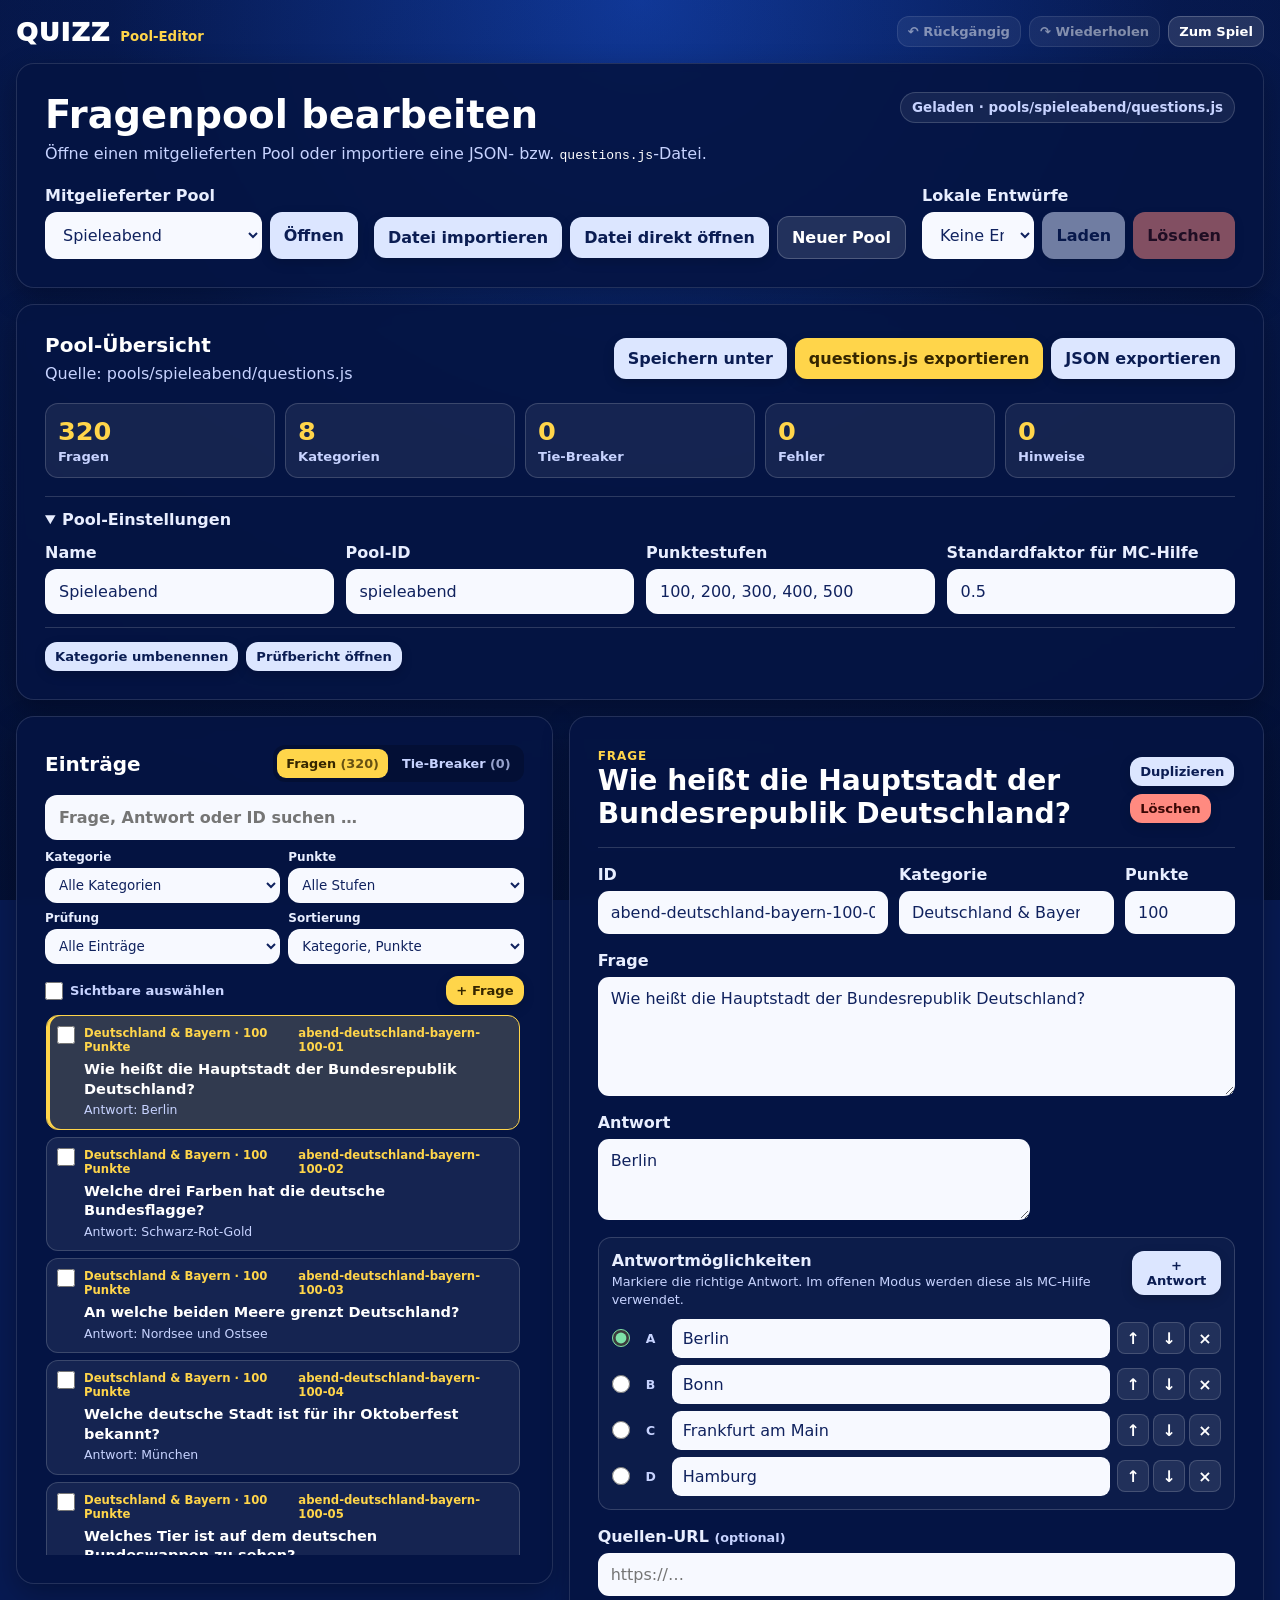
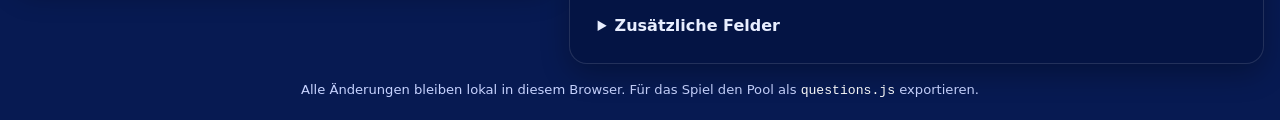
==== editor.html @ a1077518 "add offline pool editor" ====
<!doctype html>
<html lang="de">

<head>
  <meta charset="utf-8" />
  <meta name="viewport" content="width=device-width,initial-scale=1,viewport-fit=cover" />
  <title>Quizz – Pool-Editor</title>
  <link rel="stylesheet" href="styles/core.css" />
  <link rel="stylesheet" href="themes/standard/theme.css" />
  <link rel="stylesheet" href="styles/editor.css" />
</head>

<body class="pool-editor-page" data-theme="standard">
  <div class="editor-app">
    <header class="editor-topbar">
      <a class="editor-brand" href="index.html" aria-label="Zurück zum Spiel">
        <span>Quizz</span><small>Pool-Editor</small>
      </a>
      <div class="editor-top-actions">
        <button class="btn ghost compact" id="undoBtn" type="button" disabled title="Rückgängig (Strg+Z)">↶ Rückgängig</button>
        <button class="btn ghost compact" id="redoBtn" type="button" disabled title="Wiederholen (Strg+Umschalt+Z)">↷ Wiederholen</button>
        <a class="btn ghost compact" href="index.html">Zum Spiel</a>
      </div>
    </header>

    <main class="editor-main">
      <section class="panel source-panel" aria-labelledby="sourceTitle">
        <div class="section-heading">
          <div>
            <h1 id="sourceTitle">Fragenpool bearbeiten</h1>
            <p>Öffne einen mitgelieferten Pool oder importiere eine JSON- bzw. <code>questions.js</code>-Datei.</p>
          </div>
          <span class="save-state" id="saveState" role="status" aria-live="polite">Kein Pool geladen</span>
        </div>

        <div class="source-controls">
          <div class="field source-select-field">
            <label for="registeredPoolSelect">Mitgelieferter Pool</label>
            <div class="joined-control">
              <select id="registeredPoolSelect"></select>
              <button class="btn secondary" id="loadRegisteredBtn" type="button">Öffnen</button>
            </div>
          </div>
          <div class="source-buttons">
            <input class="sr-only" id="fileInput" type="file" accept=".json,.js,application/json,text/javascript,application/javascript" />
            <button class="btn secondary" id="importBtn" type="button">Datei importieren</button>
            <button class="btn secondary hidden" id="openFileBtn" type="button">Datei direkt öffnen</button>
            <button class="btn ghost" id="newPoolBtn" type="button">Neuer Pool</button>
          </div>
          <div class="field draft-field">
            <label for="draftSelect">Lokale Entwürfe</label>
            <div class="joined-control joined-control-wide">
              <select id="draftSelect"><option value="">Keine Entwürfe</option></select>
              <button class="btn secondary" id="loadDraftBtn" type="button" disabled>Laden</button>
              <button class="btn danger" id="deleteDraftBtn" type="button" disabled>Löschen</button>
            </div>
          </div>
        </div>
        <p class="editor-message hidden" id="editorMessage" role="alert"></p>
      </section>

      <div class="editor-workspace hidden" id="editorWorkspace">
        <section class="panel pool-overview" aria-labelledby="overviewTitle">
          <div class="section-heading compact-heading">
            <div>
              <h2 id="overviewTitle">Pool-Übersicht</h2>
              <p id="sourceDescription"></p>
            </div>
            <div class="export-actions">
              <button class="btn success hidden" id="saveFileBtn" type="button">Direkt speichern</button>
              <button class="btn secondary hidden" id="saveAsBtn" type="button">Speichern unter</button>
              <button class="btn accent" id="exportJsBtn" type="button">questions.js exportieren</button>
              <button class="btn secondary" id="exportJsonBtn" type="button">JSON exportieren</button>
            </div>
          </div>

          <div class="stats-grid" id="statsGrid"></div>

          <details class="pool-settings" open>
            <summary>Pool-Einstellungen</summary>
            <div class="pool-settings-grid">
              <div class="field">
                <label for="poolNameInput">Name</label>
                <input id="poolNameInput" autocomplete="off" />
              </div>
              <div class="field">
                <label for="poolIdInput">Pool-ID</label>
                <input id="poolIdInput" autocomplete="off" />
              </div>
              <div class="field">
                <label for="pointLevelsInput">Punktestufen</label>
                <input id="pointLevelsInput" placeholder="100, 200, 300, 400, 500" autocomplete="off" />
              </div>
              <div class="field">
                <label for="mcMultiplierInput">Standardfaktor für MC-Hilfe</label>
                <input id="mcMultiplierInput" type="number" min="0" max="1" step="0.05" />
              </div>
            </div>
          </details>

          <div class="overview-actions">
            <button class="btn secondary compact" id="renameCategoryBtn" type="button">Kategorie umbenennen</button>
            <button class="btn secondary compact" id="showValidationBtn" type="button">Prüfbericht öffnen</button>
          </div>
        </section>

        <section class="editor-grid">
          <aside class="panel browser-panel" aria-labelledby="browserTitle">
            <div class="browser-header">
              <h2 id="browserTitle">Einträge</h2>
              <div class="entry-tabs" role="tablist" aria-label="Eintragstyp">
                <button class="entry-tab active" id="questionsTab" type="button" role="tab" aria-selected="true" data-entry-type="questions">Fragen <span id="questionCount"></span></button>
                <button class="entry-tab" id="tiebreakersTab" type="button" role="tab" aria-selected="false" data-entry-type="tiebreakers">Tie-Breaker <span id="tiebreakerCount"></span></button>
              </div>
            </div>

            <div class="browser-filters">
              <div class="field search-field">
                <label class="sr-only" for="searchInput">Fragen durchsuchen</label>
                <input id="searchInput" type="search" placeholder="Frage, Antwort oder ID suchen …" autocomplete="off" />
              </div>
              <div class="filter-grid">
                <div class="field" id="categoryFilterField">
                  <label for="categoryFilter">Kategorie</label>
                  <select id="categoryFilter"><option value="">Alle Kategorien</option></select>
                </div>
                <div class="field" id="pointsFilterField">
                  <label for="pointsFilter">Punkte</label>
                  <select id="pointsFilter"><option value="">Alle Stufen</option></select>
                </div>
                <div class="field">
                  <label for="issueFilter">Prüfung</label>
                  <select id="issueFilter">
                    <option value="">Alle Einträge</option>
                    <option value="problem">Mit Hinweisen</option>
                    <option value="error">Mit Fehlern</option>
                    <option value="duplicate">Mögliche Duplikate</option>
                  </select>
                </div>
                <div class="field">
                  <label for="sortSelect">Sortierung</label>
                  <select id="sortSelect">
                    <option value="category-points">Kategorie, Punkte</option>
                    <option value="points-category">Punkte, Kategorie</option>
                    <option value="question">Fragetext</option>
                    <option value="id">ID</option>
                  </select>
                </div>
              </div>
            </div>

            <div class="list-actions">
              <label class="select-visible"><input id="selectVisibleCheckbox" type="checkbox" /> Sichtbare auswählen</label>
              <button class="btn accent compact" id="addEntryBtn" type="button">+ Frage</button>
            </div>

            <div class="bulk-panel hidden" id="bulkPanel">
              <strong id="bulkCount">0 ausgewählt</strong>
              <div class="bulk-fields" id="questionBulkFields">
                <input id="bulkCategoryInput" list="categorySuggestions" placeholder="Kategorie setzen" aria-label="Kategorie für Auswahl setzen" />
                <input id="bulkPointsInput" type="number" min="1" step="1" placeholder="Punkte setzen" aria-label="Punkte für Auswahl setzen" />
                <button class="btn secondary compact" id="applyBulkBtn" type="button">Anwenden</button>
              </div>
              <button class="btn danger compact" id="deleteBulkBtn" type="button">Auswahl löschen</button>
            </div>

            <div class="entry-list" id="entryList" role="listbox" aria-label="Fragenliste"></div>
            <p class="empty-list hidden" id="emptyList">Keine passenden Einträge gefunden.</p>
          </aside>

          <section class="panel form-panel" aria-labelledby="formTitle">
            <div class="form-placeholder" id="formPlaceholder">
              <span>✎</span>
              <h2>Eintrag auswählen</h2>
              <p>Wähle links eine Frage aus oder lege einen neuen Eintrag an.</p>
            </div>

            <form class="entry-form hidden" id="entryForm" novalidate>
              <div class="form-heading">
                <div>
                  <span class="eyebrow" id="formEyebrow">Frage</span>
                  <h2 id="formTitle">Eintrag bearbeiten</h2>
                </div>
                <div class="form-actions">
                  <button class="btn secondary compact" id="duplicateEntryBtn" type="button">Duplizieren</button>
                  <button class="btn danger compact" id="deleteEntryBtn" type="button">Löschen</button>
                </div>
              </div>

              <div class="entry-fields-grid">
                <div class="field id-field">
                  <label for="entryIdInput">ID</label>
                  <input id="entryIdInput" autocomplete="off" />
                </div>
                <div class="field question-only">
                  <label for="entryCategoryInput">Kategorie</label>
                  <input id="entryCategoryInput" list="categorySuggestions" autocomplete="off" />
                </div>
                <div class="field question-only points-field">
                  <label for="entryPointsInput">Punkte</label>
                  <input id="entryPointsInput" type="number" min="1" step="1" list="pointSuggestions" />
                </div>
              </div>

              <div class="field">
                <label for="entryQuestionInput">Frage</label>
                <textarea id="entryQuestionInput" rows="5"></textarea>
              </div>
              <div class="answer-grid">
                <div class="field">
                  <label for="entryAnswerInput">Antwort</label>
                  <textarea id="entryAnswerInput" rows="3"></textarea>
                </div>
                <div class="field tiebreaker-only hidden">
                  <label for="numericAnswerInput">Numerische Lösung</label>
                  <input id="numericAnswerInput" inputmode="decimal" autocomplete="off" />
                  <small>Nur die Zahl, zum Beispiel 125000 oder 12,5.</small>
                </div>
              </div>

              <fieldset class="choices-editor">
                <div class="choices-heading">
                  <div>
                    <legend>Antwortmöglichkeiten</legend>
                    <p class="question-only">Markiere die richtige Antwort. Im offenen Modus werden diese als MC-Hilfe verwendet.</p>
                    <p class="tiebreaker-only hidden">Optional; sie bleiben für kompatible Pool-Daten erhalten.</p>
                  </div>
                  <button class="btn secondary compact" id="addChoiceBtn" type="button">+ Antwort</button>
                </div>
                <div class="choice-editor-list" id="choiceEditorList"></div>
              </fieldset>

              <div class="field">
                <label for="sourceUrlInput">Quellen-URL <span>(optional)</span></label>
                <input id="sourceUrlInput" type="url" autocomplete="off" placeholder="https://…" />
              </div>

              <details class="extra-fields">
                <summary>Zusätzliche Felder</summary>
                <p>Unbekannte Pool-Felder bleiben erhalten. Hier können sie als JSON-Objekt bearbeitet werden.</p>
                <textarea id="extraFieldsInput" rows="7" spellcheck="false">{}</textarea>
                <p class="field-error hidden" id="extraFieldsError" role="alert"></p>
              </details>

              <div class="current-issues hidden" id="currentIssues" aria-live="polite"></div>
            </form>
          </section>
        </section>
      </div>
    </main>

    <footer class="editor-footer">Alle Änderungen bleiben lokal in diesem Browser. Für das Spiel den Pool als <code>questions.js</code> exportieren.</footer>
  </div>

  <dialog id="validationDialog" class="editor-dialog">
    <div class="dialog-body">
      <div class="dialog-heading">
        <div>
          <h2>Prüfbericht</h2>
          <p id="validationSummary"></p>
        </div>
        <button class="btn ghost compact" data-close-dialog="validationDialog" type="button">Schließen</button>
      </div>
      <div class="validation-layout">
        <section>
          <h3>Hinweise</h3>
          <div class="issue-list" id="issueList"></div>
        </section>
        <section>
          <h3>Abdeckung</h3>
          <div class="coverage-wrap" id="coverageTable"></div>
        </section>
      </div>
    </div>
  </dialog>

  <dialog id="renameCategoryDialog" class="editor-dialog small-dialog">
    <form class="dialog-body" id="renameCategoryForm" method="dialog">
      <h2>Kategorie umbenennen</h2>
      <div class="field">
        <label for="oldCategorySelect">Bisheriger Name</label>
        <select id="oldCategorySelect"></select>
      </div>
      <div class="field">
        <label for="newCategoryInput">Neuer Name</label>
        <input id="newCategoryInput" autocomplete="off" required />
      </div>
      <p class="setting-hint">Die IDs der Fragen werden nicht automatisch verändert.</p>
      <div class="dialog-actions">
        <button class="btn ghost" data-close-dialog="renameCategoryDialog" type="button">Abbrechen</button>
        <button class="btn accent" type="submit">Umbenennen</button>
      </div>
    </form>
  </dialog>

  <datalist id="categorySuggestions"></datalist>
  <datalist id="pointSuggestions"></datalist>

  <script src="pools/index.js"></script>
  <script src="scripts/storage.js"></script>
  <script src="scripts/question-bank.js"></script>
  <script src="scripts/pool-format.js"></script>
  <script src="scripts/pool-editor.js"></script>
</body>

</html>
---- styles/core.css ----
:root{
    --text:#fff;
    --page-bg:#071a52;
    --shadow:0 10px 28px rgba(0,0,0,.28);
    --radius:18px;
    --challenge-color:#ffd54a;
    --team-card-bg:rgba(4,16,54,.8);
    --team-card-border:rgba(255,255,255,.12);
    --team-card-hover-bg:rgba(8,31,92,.8);
    --team-card-main-hover:rgba(31,75,152,.56);
    --team-card-active-bg:rgba(8,31,92,.8);
    --team-card-active-border:var(--accent);
    --team-card-active-shadow:0 5px 16px rgba(0,0,0,.2);
    --team-card-backdrop:blur(4px) saturate(.75);
    --team-score-color:var(--accent);
    --team-score-shadow:0 2px 3px rgba(0,0,0,.55);
    --challenge-button-bg:color-mix(in srgb,var(--challenge-color) 18%,transparent);
    --challenge-button-hover:color-mix(in srgb,var(--challenge-color) 30%,transparent);
    --challenge-used-pattern:repeating-linear-gradient(135deg,transparent 0 8px,color-mix(in srgb,var(--challenge-color) 25%,transparent) 8px 14px);
    --challenge-used-button-bg:color-mix(in srgb,var(--challenge-color) 30%,transparent);
  }
  *{box-sizing:border-box}
  html{margin:0;min-height:100%;background:var(--page-bg)}
  body{margin:0;min-height:100%;background-color:var(--bg);background-image:linear-gradient(180deg,var(--custom-overlay-top),var(--custom-overlay-bottom)),var(--theme-image),var(--page-bg);background-repeat:no-repeat;background-position:center;background-size:cover;background-attachment:fixed;color:var(--text);font-family:Inter,ui-sans-serif,system-ui,-apple-system,BlinkMacSystemFont,"Segoe UI",sans-serif}
  body.tiebreaker-open{overflow:hidden}
  button,input,select{font:inherit}
  button{cursor:pointer}
  .app{min-height:100vh;min-height:100dvh;max-width:1600px;margin:0 auto;padding:18px;display:flex;flex-direction:column;gap:16px}
  main{flex:1;display:flex;flex-direction:column;justify-content:center;align-items:center;min-width:0}
  main>.screen{width:100%;min-width:0;flex-shrink:0}
  #setupScreen{max-width:720px}
  #settingsFields{border:0;padding:0;margin:0;min-width:0}
  #endScreen{max-width:1000px}
  .topbar{display:flex;align-items:center;justify-content:space-between;gap:12px;flex-wrap:wrap}
  .brand{font-weight:900;letter-spacing:.04em;font-size:clamp(1.25rem,3vw,2rem);text-transform:uppercase}
  .top-actions{display:flex;gap:8px;flex-wrap:wrap}
  .top-actions #rulesBtn{width:42px;padding-left:0;padding-right:0;font-size:1.15rem}
  .btn{border:0;border-radius:12px;padding:11px 14px;background:#fff;color:#0b1d53;font-weight:800;text-decoration:none;box-shadow:0 4px 12px rgba(0,0,0,.16)}
  .btn:hover{filter:brightness(.97)}
  .btn.secondary{background:#dce6ff}
  .btn.ghost{background:rgba(255,255,255,.12);color:#fff;border:1px solid rgba(255,255,255,.2);box-shadow:none}
  .top-actions .btn.ghost{background:rgba(0,0,0,.36);border-color:rgba(255,255,255,.3);box-shadow:0 5px 15px rgba(0,0,0,.25);backdrop-filter:blur(10px);-webkit-backdrop-filter:blur(10px)}
  .top-actions .btn.ghost:hover{background:rgba(0,0,0,.48)}
  .btn.success{background:var(--success);color:#082516}
  .btn.danger{background:var(--danger);color:#3a0805}
  .btn.accent{background:var(--accent);color:#352600}
  .btn:disabled{opacity:.5;cursor:not-allowed}
  .panel{background:rgba(5,21,67,.8);border:1px solid rgba(255,255,255,.12);border-radius:var(--radius);box-shadow:var(--shadow);padding:clamp(16px,3vw,28px);backdrop-filter:blur(4px);-webkit-backdrop-filter:blur(4px)}
  .screen{display:none}.screen.active{display:block}
  h1,h2,h3,p{margin-top:0}
  h1{font-size:clamp(1.8rem,6vw,3.3rem);margin-bottom:8px}
  h2{font-size:clamp(1.35rem,4vw,2rem)}
  .lead{color:var(--muted);font-size:1.02rem;line-height:1.55;max-width:820px}
  .setup-grid{display:grid;grid-template-columns:repeat(2,minmax(0,1fr));gap:18px;margin-top:20px}
  .option-field{margin-top:16px}
  .settings-group{padding:20px 0;border-top:1px solid rgba(255,255,255,.18)}
  .settings-group:first-child{padding-top:4px;border-top:0}
  .settings-group-heading{margin-bottom:14px}
  .settings-group-heading h3{margin:0 0 4px;font-size:1.12rem}
  .settings-group-heading p{margin:0;color:var(--muted);font-size:.88rem;line-height:1.45}
  .setting-hint{margin:10px 0 0;color:var(--muted);font-size:.88rem;line-height:1.45}
  .settings-grid{display:grid;grid-template-columns:repeat(2,minmax(0,1fr));gap:14px}
  .board-settings-grid .field:first-child{grid-column:1/-1}
  .toggle-settings{padding:12px;border:1px solid rgba(255,255,255,.16);border-radius:14px;background:rgba(255,255,255,.06)}
  .question-history-settings{display:flex;align-items:center;justify-content:space-between;gap:14px}
  .question-history-settings .setting-hint{margin-bottom:0}
  .toggle-row{display:flex;align-items:center;justify-content:space-between;gap:16px;color:#e8eeff;font-weight:800}
  .toggle-row input{width:20px;height:20px;flex:0 0 auto;margin:0;accent-color:var(--accent)}
  .toggle-row.compact{justify-content:flex-end;gap:8px;text-align:right}
  .timer-duration{display:flex;align-items:center;gap:10px;margin-top:12px}
  .timer-duration input{min-width:0;width:100%;padding:12px 13px;border-radius:12px;border:1px solid rgba(255,255,255,.18);background:#f7f9ff;color:#10225e;outline:none}
  :is(.field input,.timer-duration input):disabled{opacity:.5}
  .pool-summary{margin:16px 0 0;padding:11px 12px;border:1px solid rgba(255,255,255,.18);border-radius:12px;background:rgba(255,255,255,.07);color:var(--muted);font-size:.86rem;line-height:1.45}
  .pool-summary:empty{display:none}
  .team-row input{min-width:0;width:100%;padding:12px 13px;border-radius:12px;border:1px solid rgba(255,255,255,.18);background:#f7f9ff;color:#10225e}
  :is(button,input,select):focus-visible{outline:3px solid var(--accent);outline-offset:3px}
  .mode-card input:focus-visible+span{outline:3px solid var(--accent);outline-offset:3px}
  .field{display:flex;flex-direction:column;gap:7px}
  .field :is(label,.field-label){font-weight:800;color:#e8eeff}
  .field input,.field select{width:100%;padding:12px 13px;border-radius:12px;border:1px solid rgba(255,255,255,.18);background:#f7f9ff;color:#10225e;outline:none}
  .choice-options{display:grid;grid-template-columns:repeat(auto-fit,minmax(130px,1fr));gap:8px}
  .choice-option{display:flex;align-items:center;gap:9px;min-height:46px;padding:10px 12px;border:1px solid rgba(255,255,255,.16);border-radius:12px;background:rgba(255,255,255,.06);font-weight:800;cursor:pointer}
  .choice-option:has(input:checked){border-color:var(--accent);background:rgba(255,213,74,.12)}
  .choice-option input{width:18px;height:18px;margin:0;accent-color:var(--accent)}
  .category-selects{display:grid;grid-template-columns:repeat(auto-fit,minmax(135px,180px));justify-content:start;gap:10px;margin-top:12px}
  .team-list{display:flex;flex-direction:column;gap:8px}
  .team-row{display:grid;grid-template-columns:1fr auto;gap:8px}
  .team-add-row{display:grid;grid-template-columns:1fr auto}
  :is(.team-row button,.team-add-row button){width:44px;min-height:44px;padding:0;font-size:1.35rem;line-height:1}
  .team-add-row button{grid-column:2}
  .mode-cards{display:grid;grid-template-columns:repeat(2,minmax(0,1fr));gap:10px}
  .mode-card{display:block;position:relative}
  .mode-card input{position:absolute;opacity:0;pointer-events:none}
  .mode-card span{display:flex;min-height:92px;flex-direction:column;justify-content:center;gap:4px;border-radius:14px;padding:12px;background:rgba(255,255,255,.08);border:2px solid transparent;font-weight:900;text-align:center}
  .mode-card small{font-weight:600;color:var(--muted)}
  .mode-card input:checked+span{border-color:var(--accent);background:rgba(255,213,74,.12)}
  .setup-actions{display:flex;gap:10px;align-items:center;flex-wrap:wrap;margin-top:20px}
  .note{color:var(--muted);font-size:.9rem;line-height:1.45; padding-top:15px}
  .scorebar{display:flex;gap:10px;overflow-x:auto;padding-bottom:2px}
  .team-score{min-width:150px;flex:1;display:grid;grid-template-columns:minmax(0,1fr) auto;grid-template-areas:"main challenge";align-items:stretch;background:var(--team-card-bg);border:2px solid var(--team-card-border);border-radius:14px;transition:.15s;backdrop-filter:var(--team-card-backdrop);-webkit-backdrop-filter:var(--team-card-backdrop);box-shadow:0 5px 16px rgba(0,0,0,.2)}
  .team-score-main{grid-area:main;display:grid;grid-template-columns:minmax(0,1fr) auto;grid-template-areas:"name score";align-items:center;gap:12px;min-width:0;padding:12px 13px;background-color:transparent;border:0;border-radius:12px;color:#fff;text-align:left;cursor:pointer}
  .team-score.has-challenge .team-score-main{border-radius:12px 0 0 12px}
  .team-score:hover{background:var(--team-card-hover-bg)}
  .team-score-main:hover{background-color:var(--team-card-main-hover)}
  .team-score.active{border-color:var(--team-card-active-border);background:var(--team-card-active-bg);box-shadow:var(--team-card-active-shadow)}
  .team-score .name{grid-area:name;display:block;font-size:clamp(1rem,1.4vw,1.22rem);font-weight:900;white-space:nowrap;overflow:hidden;text-overflow:ellipsis}
  .team-score .score{grid-area:score;display:block;font-size:clamp(1.75rem,2.4vw,2.15rem);font-weight:950;color:var(--team-score-color);text-shadow:var(--team-score-shadow)}
  .challenge-btn{grid-area:challenge;display:flex;align-items:center;justify-content:center;gap:7px;min-width:46px;margin:0;padding:0 12px;border:0;border-left:1px solid var(--team-card-border);border-radius:0 11px 11px 0;background:var(--challenge-button-bg);color:var(--challenge-color);font-size:1.2rem;font-weight:900}
  .challenge-btn:not(:disabled):hover{background:var(--challenge-button-hover)}
  .challenge-btn:disabled{cursor:not-allowed;opacity:.48}
  .challenge-label{display:none;font-size:.78rem;white-space:nowrap}
  .team-score.challenge-used .team-score-main{background-image:var(--challenge-used-pattern)}
  .team-score.challenge-used .challenge-btn{background:var(--challenge-used-button-bg);border-left-color:var(--challenge-color);color:var(--challenge-color)}
  .team-score.challenge-used:not(.active){filter:grayscale(.3);opacity:.9}
  .turnline{display:flex;justify-content:space-between;gap:12px;align-items:center;flex-wrap:wrap;margin:6px 0 10px}
  .turnline strong{color:var(--accent)}
  .challenge-options{display:grid;grid-template-columns:minmax(150px,1fr) minmax(190px,1fr);gap:12px;align-items:end;padding-top:12px}
  .challenge-options .toggle-row{grid-column:1/-1}
  .challenge-options.disabled{opacity:.5}
  .board-wrap{overflow:auto;border-radius:0}
  .board{display:grid;grid-template-columns:repeat(var(--category-count,5),minmax(150px,1fr));gap:8px;min-width:var(--board-min-width,790px)}
  .category{background:#08246c;border:2px solid #d8e2ff;border-radius:12px;color:#fff;min-height:84px;display:flex;align-items:center;justify-content:center;text-align:center;padding:10px;font-size:clamp(.95rem,1.6vw,1.35rem);font-weight:950;text-transform:uppercase;letter-spacing:.02em;text-shadow:1px 2px 0 rgba(0,0,0,.35)}
  .tile{min-height:98px;border:2px solid #d8e2ff;border-radius:12px;background:#0a2b84;color:var(--accent);font-size:clamp(1.7rem,4vw,3rem);font-weight:950;text-shadow:2px 3px 0 rgba(0,0,0,.38);transition:.15s}
  .tile:hover{background:#1038a4;transform:translateY(-1px)}
  .tile.used{background:#06163f;color:transparent;cursor:default;transform:none;border-color:rgba(255,255,255,.2)}
  .question-shell{display:flex;flex-direction:column;justify-content:center;align-items:center;text-align:center;gap:20px}
  #questionScreen{position:relative;overflow:hidden}
  .question-timer{position:absolute;top:0;left:0;right:0;height:6px;background:color-mix(in srgb,var(--timer-end,var(--danger)) 24%,transparent)}
  #timerBar{height:100%;width:100%;transform-origin:left;background:color-mix(in srgb,var(--timer-start,var(--success)) var(--timer-start-weight,100%),var(--timer-end,var(--danger)));transform:scaleX(var(--timer-ratio,1))}
  .question-timer.expired{background:color-mix(in srgb,var(--timer-end,var(--danger)) 80%,transparent)}
  .sr-only{position:absolute;width:1px;height:1px;padding:0;margin:-1px;overflow:hidden;clip-path:inset(50%);white-space:nowrap;border:0}
  #timerStatus.expired{position:static;width:auto;height:auto;margin:0;overflow:visible;clip-path:none;white-space:normal;color:var(--danger);font-size:clamp(1rem,2.2vw,1.25rem);font-weight:900}
  .question-meta{display:flex;gap:10px;align-items:center;justify-content:center;flex-wrap:wrap;color:var(--muted);font-weight:800}
  .pill{background:rgba(255,255,255,.1);border:1px solid rgba(255,255,255,.14);padding:6px 10px;border-radius:999px}
  .question-text{font-size:clamp(1.6rem,5vw,4rem);line-height:1.14;font-weight:950;max-width:1100px;text-wrap:balance}
  .answer-box{display:none;max-width:1000px;padding:18px 22px;border-radius:16px;background:rgba(255,255,255,.12);border:1px solid rgba(255,255,255,.17);font-size:clamp(1.25rem,3.5vw,2.3rem);font-weight:850}
  .answer-box.visible{display:block}
  .choices{display:grid;grid-template-columns:repeat(2,minmax(0,1fr));gap:10px;width:min(900px,100%)}
  .choice{padding:15px 16px;background:rgba(255,255,255,.1);color:#fff;border:2px solid rgba(255,255,255,.16);border-radius:13px;font-weight:800;text-align:left;cursor:pointer;transition:.15s}
  .choice:hover:not(:disabled){background:rgba(255,255,255,.16);transform:translateY(-1px)}
  .choice:disabled{cursor:default;opacity:1}
  .choice.correct{background:rgba(126,226,168,.3);border-color:var(--success);color:#fff}
  .choice.wrong{background:rgba(255,138,128,.3);border-color:var(--danger);color:#fff}
  .choice.unselected{opacity:.58}
  .q-actions{display:flex;gap:10px;justify-content:center;flex-wrap:wrap}
  .question-back{align-self:flex-start}
  .mc-result{font-weight:900;font-size:1.05rem}
  .mc-result.correct{color:var(--success)}
  .mc-result.wrong{color:var(--danger)}
  .help-info{color:var(--accent);font-weight:800}
  .end-grid{display:grid;grid-template-columns:minmax(0,1fr);gap:14px}
  .ranking{display:flex;flex-direction:column;gap:9px;margin:18px 0}
  .rank{display:grid;grid-template-columns:50px 1fr auto;gap:12px;align-items:center;background:rgba(255,255,255,.08);border-radius:14px;padding:12px 14px}
  .rank .place{font-size:1.35rem;font-weight:950;color:var(--accent)}
  .rank .rname{font-weight:900}.rank .rscore{font-size:1.3rem;font-weight:950}
  .rank-edit{display:flex;align-items:center;gap:10px}
  .btn.compact{padding:7px 10px;font-size:.82rem}
  .score-adjust{display:grid;grid-template-columns:repeat(4,minmax(0,1fr));gap:8px;margin-top:12px}
  .tiebreaker-card{margin-top:18px;padding:18px;border-radius:14px;background:rgba(255,213,74,.1);border:1px solid rgba(255,213,74,.35)}
  .tiebreaker-overlay{position:fixed;inset:0;z-index:100;min-height:100vh;min-height:100dvh;display:flex;align-items:center;justify-content:center;padding:clamp(16px,4vh,44px);background-color:var(--bg);background-image:linear-gradient(180deg,var(--custom-overlay-top),var(--custom-overlay-bottom)),var(--theme-image),var(--page-bg);background-repeat:no-repeat;background-position:center;background-size:cover}
  .tiebreaker-stage{width:min(1100px,calc(100% - 12px));max-height:calc(100vh - 32px);max-height:calc(100dvh - 32px);overflow:auto;text-align:center}
  .tiebreaker-stage>*{width:min(100%,1000px);margin-left:auto;margin-right:auto}
  .tiebreaker-stage .question-text{font-size:clamp(1.5rem,4vw,3.5rem)!important;margin-bottom:clamp(12px,3vh,28px)}
  .tiebreaker-stage .setup-actions{justify-content:center}
  .tiebreaker-stage .tb-guesses{width:min(100%,720px)}
  .tiebreaker-stage.evaluated .question-text{font-size:clamp(1.35rem,3vw,2.6rem)!important;margin-bottom:8px}
  .tiebreaker-stage.evaluated .tb-result{padding:8px 10px}
  .tb-guesses{display:grid;gap:10px;margin-top:18px}
  .tb-guess{display:grid;grid-template-columns:minmax(120px,1fr) minmax(140px,220px);gap:12px;align-items:center}
  .tb-guess label{font-weight:900}
  .tb-guess input{width:100%;padding:11px 12px;border-radius:12px;border:1px solid rgba(255,255,255,.22);background:#f7f9ff;color:#10225e;font-weight:800}
  .tb-results{display:grid;gap:8px;margin-top:16px}
  .tb-result{display:flex;justify-content:space-between;gap:12px;flex-wrap:wrap;padding:10px 12px;border-radius:12px;background:rgba(255,255,255,.08)}
  .tb-result.closest{border:1px solid var(--success);background:rgba(126,226,168,.14)}
  dialog{border:0;border-radius:18px;width:min(760px,calc(100% - 28px));padding:0;background:#071a52;color:#fff;box-shadow:0 20px 80px rgba(0,0,0,.5)}
  #settingsDialog{width:min(1000px,calc(100% - 28px))}
  #startingTeamDialog{width:min(920px,calc(100% - 28px))}
  #settingsDialog,#rulesDialog,#startingTeamDialog{max-height:calc(100dvh - 28px);overflow:auto}
  dialog::backdrop{background:rgba(0,0,0,.65)}
  .dialog-body{padding:20px}
  .dialog-actions{display:flex;gap:9px;justify-content:flex-end;flex-wrap:wrap;margin-top:16px}
  .rules-summary{padding-top:0;margin-bottom:16px}
  .rules-list{display:grid;gap:10px}
  .rules-list section{padding:12px;border-radius:12px;border:1px solid rgba(255,255,255,.14);background:rgba(255,255,255,.06)}
  .rules-list h3{margin:0 0 4px;font-size:1rem}
  .rules-list p{margin:0;color:var(--muted);font-size:.9rem;line-height:1.45}
  .random-team-cards{display:grid;grid-template-columns:repeat(auto-fit,minmax(150px,1fr));gap:12px}
  .random-team-card{min-height:96px;display:flex;align-items:center;justify-content:center;padding:14px;border:2px solid rgba(255,255,255,.16);border-radius:14px;background:rgba(255,255,255,.07);font-size:clamp(1.1rem,2vw,1.35rem);font-weight:900;text-align:center;transition:background .12s,border-color .12s,transform .12s,box-shadow .12s}
  .random-team-card.is-flashing{transform:translateY(-2px) scale(1.02);border-color:var(--accent);background:color-mix(in srgb,var(--accent) 25%,rgba(255,255,255,.08));box-shadow:0 0 20px color-mix(in srgb,var(--accent) 35%,transparent)}
  .random-team-card.is-selected{border-color:var(--success);background:rgba(126,226,168,.2);box-shadow:0 0 24px rgba(126,226,168,.35)}
  .random-team-status{min-height:1.5em;margin:14px 0 0;color:var(--accent);font-size:clamp(1.15rem,2.2vw,1.45rem);font-weight:900;text-align:center}
  textarea{width:100%;min-height:260px;padding:12px;border-radius:12px;border:1px solid #ccd6f6;font-family:ui-monospace,SFMono-Regular,Consolas,monospace;font-size:.85rem}
  .hidden{display:none!important}
  .status{padding:10px 12px;border-radius:12px;background:rgba(255,255,255,.08);color:var(--muted);margin: 20px 0}
  .footer{color:#aebde9;font-size:.82rem;text-align:center;padding:3px 0 8px}
  @media(max-width:760px){
    .app{padding:10px;gap:10px}
    .panel{border-radius:15px;padding:15px}
    .setup-grid{grid-template-columns:1fr}
    .settings-grid{grid-template-columns:1fr;gap:12px}
    .board-settings-grid .field:first-child{grid-column:auto}
    .timer-setting{grid-column:1/-1}
    .timer-duration{max-width:260px}
    .question-history-settings{align-items:flex-start;flex-direction:column}
    .mode-cards{grid-template-columns:1fr}
    .mode-card span{min-height:68px}
    .board{grid-template-columns:repeat(var(--category-count,5),minmax(112px,1fr));min-width:var(--board-mobile-min-width,590px);gap:5px}
    .category{min-height:68px;font-size:.8rem;padding:6px}
    .tile{min-height:76px;font-size:1.6rem}
    .question-shell{gap:16px}
    .choices{grid-template-columns:1fr}
    .score-adjust{grid-template-columns:repeat(2,minmax(0,1fr))}
    .challenge-options{grid-template-columns:1fr}
    .team-score{grid-template-columns:minmax(0,1fr);grid-template-areas:"main" "challenge";min-width:142px}
    .team-score-main,.team-score.has-challenge .team-score-main{padding:9px 10px;border-radius:11px 11px 0 0}
    .team-score .name{font-size:.92rem}.team-score .score{font-size:1.5rem}
    .challenge-btn{width:100%;min-height:38px;padding:8px 12px;border-top:1px solid rgba(255,255,255,.22);border-left:0;border-radius:0 0 11px 11px;font-size:1rem}
    .team-score.challenge-used .challenge-btn{border-top-color:var(--challenge-color);border-left:0}
    .challenge-label{display:inline}
    .tb-guess{grid-template-columns:1fr}
    .btn{padding:10px 12px}
  }
  @media(min-width:820px){
    #pointOptions{grid-template-columns:repeat(5,minmax(0,1fr))}
    #pointOptions .choice-option{justify-content:center;padding-left:8px;padding-right:8px}
  }
  @media(max-height:700px) and (min-width:761px){
    .tiebreaker-overlay{padding:12px}
    .tiebreaker-stage{max-height:calc(100dvh - 24px);padding-top:14px;padding-bottom:14px}
    .tiebreaker-stage h2{margin-bottom:8px}
    .tiebreaker-stage .question-text{font-size:clamp(1.4rem,3vw,2.5rem)!important;margin-bottom:8px}
    .tiebreaker-stage .tb-guesses{gap:6px;margin-top:8px}
    .tiebreaker-stage .tb-guess input{padding:8px 10px}
    .tiebreaker-stage .setup-actions{margin-top:10px}
  }
---- themes/standard/theme.css ----
body[data-theme="standard"] {
  --bg: #071a52;
  --panel: #0b2a7b;
  --panel-2: #0f3aa2;
  --accent: #ffd54a;
  --text: #fff;
  --muted: #c7d3ff;
  --danger: #ff8a80;
  --success: #7ee2a8;
  --challenge-color: #ffd54a;
  --team-card-bg: rgba(4, 16, 54, .8);
  --team-card-border: rgba(255, 255, 255, .12);
  --team-card-hover-bg: rgba(8, 31, 92, .8);
  --team-card-main-hover: rgba(31, 75, 152, .56);
  --team-card-active-bg: rgba(8, 31, 92, .8);
  --page-bg: radial-gradient(circle at top, #123da5 0, #071a52 48%, #04113a 100%);
  --theme-image: none;
  --custom-overlay-top: rgba(3, 18, 53, .12);
  --custom-overlay-bottom: rgba(2, 12, 38, .3);
}
---- styles/editor.css ----
:root {
  --editor-surface: rgba(5, 21, 67, .9);
  --editor-surface-strong: #0a246a;
  --editor-line: rgba(255, 255, 255, .16);
  --editor-soft: rgba(255, 255, 255, .07);
  --editor-input: #f7f9ff;
  --editor-input-text: #10225e;
}

.pool-editor-page {
  min-width: 320px;
}

.pool-editor-page textarea,
.pool-editor-page input,
.pool-editor-page select {
  font: inherit;
}

.pool-editor-page textarea {
  min-height: auto;
  resize: vertical;
  font-family: inherit;
  font-size: 1rem;
}

.editor-app {
  width: min(1920px, 100%);
  min-height: 100vh;
  min-height: 100dvh;
  margin: 0 auto;
  padding: 16px;
}

.editor-topbar {
  display: flex;
  align-items: center;
  justify-content: space-between;
  gap: 16px;
  margin-bottom: 16px;
}

.editor-brand {
  display: flex;
  align-items: baseline;
  gap: 10px;
  color: #fff;
  text-decoration: none;
}

.editor-brand span {
  font-size: clamp(1.35rem, 2vw, 2rem);
  font-weight: 950;
  letter-spacing: .04em;
  text-transform: uppercase;
}

.editor-brand small {
  color: var(--accent);
  font-weight: 900;
}

.editor-top-actions,
.export-actions,
.source-buttons,
.overview-actions,
.form-actions {
  display: flex;
  align-items: center;
  gap: 8px;
  flex-wrap: wrap;
}

.editor-main {
  display: block;
}

.editor-main > * {
  width: 100%;
}

.editor-main .panel {
  background: var(--editor-surface);
}

.section-heading,
.form-heading,
.dialog-heading {
  display: flex;
  align-items: flex-start;
  justify-content: space-between;
  gap: 18px;
}

.section-heading h1,
.section-heading h2,
.form-heading h2,
.dialog-heading h2 {
  margin-bottom: 5px;
}

.section-heading h1 {
  font-size: clamp(1.7rem, 3vw, 2.65rem);
}

.section-heading p,
.dialog-heading p,
.form-placeholder p,
.browser-header p {
  margin: 0;
  color: var(--muted);
  line-height: 1.45;
}

.section-heading code,
.editor-footer code {
  color: #fff;
}

.save-state {
  flex: 0 0 auto;
  max-width: 360px;
  padding: 7px 11px;
  border: 1px solid var(--editor-line);
  border-radius: 999px;
  background: var(--editor-soft);
  color: var(--muted);
  font-size: .84rem;
  font-weight: 800;
  text-align: center;
}

.save-state.dirty {
  border-color: color-mix(in srgb, var(--accent) 55%, transparent);
  color: var(--accent);
}

.save-state.saved {
  border-color: color-mix(in srgb, var(--success) 55%, transparent);
  color: var(--success);
}

.source-controls {
  display: grid;
  grid-template-columns: minmax(260px, 1fr) auto minmax(300px, 1fr);
  gap: 16px;
  align-items: end;
  margin-top: 20px;
}

.source-buttons {
  align-self: end;
}

.joined-control {
  display: grid;
  grid-template-columns: minmax(0, 1fr) auto;
  gap: 8px;
}

.joined-control-wide {
  grid-template-columns: minmax(0, 1fr) auto auto;
}

.editor-message {
  margin: 15px 0 0;
  padding: 10px 12px;
  border: 1px solid color-mix(in srgb, var(--danger) 60%, transparent);
  border-radius: 12px;
  background: color-mix(in srgb, var(--danger) 14%, transparent);
  color: #fff;
  line-height: 1.45;
}

.editor-message.success {
  border-color: color-mix(in srgb, var(--success) 60%, transparent);
  background: color-mix(in srgb, var(--success) 14%, transparent);
}

.editor-workspace {
  display: grid;
  gap: 16px;
  margin-top: 16px;
}

.compact-heading {
  align-items: center;
}

.compact-heading h2,
.browser-header h2 {
  font-size: 1.25rem;
}

.export-actions {
  justify-content: flex-end;
}

.stats-grid {
  display: grid;
  grid-template-columns: repeat(5, minmax(110px, 1fr));
  gap: 10px;
  margin: 18px 0;
}

.stat-card {
  min-width: 0;
  padding: 12px;
  border: 1px solid var(--editor-line);
  border-radius: 13px;
  background: var(--editor-soft);
}

.stat-card strong {
  display: block;
  overflow: hidden;
  color: var(--accent);
  font-size: clamp(1.35rem, 2vw, 1.8rem);
  text-overflow: ellipsis;
}

.stat-card span {
  color: var(--muted);
  font-size: .82rem;
  font-weight: 750;
}

.stat-card.error strong {
  color: var(--danger);
}

.stat-card.warning strong {
  color: #ffc88a;
}

.pool-settings {
  border-top: 1px solid var(--editor-line);
  border-bottom: 1px solid var(--editor-line);
  padding: 13px 0;
}

.pool-settings summary,
.extra-fields summary {
  color: #e8eeff;
  font-weight: 900;
  cursor: pointer;
}

.pool-settings-grid {
  display: grid;
  grid-template-columns: repeat(4, minmax(0, 1fr));
  gap: 12px;
  padding-top: 14px;
}

.overview-actions {
  margin-top: 14px;
}

.editor-grid {
  display: grid;
  grid-template-columns: minmax(360px, 43%) minmax(470px, 1fr);
  gap: 16px;
  min-height: 740px;
  align-items: start;
}

.browser-panel,
.form-panel {
  min-width: 0;
}

.browser-panel {
  display: flex;
  min-height: min(820px, calc(100dvh - 32px));
  max-height: calc(100dvh - 32px);
  flex-direction: column;
  position: sticky;
  top: 16px;
  overflow: hidden;
}

.browser-header {
  display: flex;
  justify-content: space-between;
  align-items: center;
  gap: 12px;
  margin-bottom: 13px;
}

.browser-header h2 {
  margin: 0;
}

.entry-tabs {
  display: flex;
  gap: 5px;
  padding: 4px;
  border-radius: 12px;
  background: rgba(0, 0, 0, .2);
}

.entry-tab {
  padding: 7px 9px;
  border: 0;
  border-radius: 9px;
  background: transparent;
  color: var(--muted);
  font-size: .8rem;
  font-weight: 850;
}

.entry-tab.active {
  background: var(--accent);
  color: #352600;
}

.entry-tab span {
  opacity: .75;
}

.browser-filters {
  display: grid;
  gap: 10px;
}

.search-field input {
  font-weight: 750;
}

.filter-grid {
  display: grid;
  grid-template-columns: repeat(2, minmax(0, 1fr));
  gap: 8px;
}

.filter-grid .field {
  gap: 4px;
}

.filter-grid .field label {
  font-size: .75rem;
}

.filter-grid .field select {
  padding: 8px 9px;
  font-size: .84rem;
}

.list-actions {
  display: flex;
  align-items: center;
  justify-content: space-between;
  gap: 10px;
  margin: 12px 0 9px;
}

.select-visible {
  display: flex;
  align-items: center;
  gap: 7px;
  color: var(--muted);
  font-size: .82rem;
  font-weight: 800;
}

.select-visible input,
.entry-select {
  width: 18px;
  height: 18px;
  margin: 0;
  accent-color: var(--accent);
}

.bulk-panel {
  display: grid;
  grid-template-columns: auto minmax(0, 1fr) auto;
  align-items: center;
  gap: 8px;
  margin-bottom: 9px;
  padding: 9px;
  border: 1px solid color-mix(in srgb, var(--accent) 45%, transparent);
  border-radius: 12px;
  background: color-mix(in srgb, var(--accent) 9%, transparent);
}

.bulk-panel > strong {
  color: var(--accent);
  font-size: .8rem;
  white-space: nowrap;
}

.bulk-fields {
  display: grid;
  grid-template-columns: minmax(100px, 1fr) 95px auto;
  gap: 6px;
}

.bulk-fields input {
  min-width: 0;
  padding: 7px 8px;
  border: 1px solid var(--editor-line);
  border-radius: 9px;
  background: var(--editor-input);
  color: var(--editor-input-text);
  font-size: .8rem;
}

.entry-list {
  min-height: 200px;
  flex: 1;
  overflow-y: auto;
  padding: 1px 4px 1px 1px;
  scrollbar-color: rgba(255, 255, 255, .32) transparent;
}

.entry-card {
  display: grid;
  grid-template-columns: auto minmax(0, 1fr) auto;
  align-items: start;
  gap: 9px;
  width: 100%;
  margin-bottom: 7px;
  padding: 10px;
  border: 1px solid var(--editor-line);
  border-radius: 12px;
  background: var(--editor-soft);
  color: #fff;
  text-align: left;
}

.entry-card:hover {
  border-color: rgba(255, 255, 255, .34);
  background: rgba(255, 255, 255, .11);
}

.entry-card.active {
  border-color: var(--accent);
  background: color-mix(in srgb, var(--accent) 12%, var(--editor-soft));
  box-shadow: inset 3px 0 0 var(--accent);
}

.entry-card-content {
  min-width: 0;
  cursor: pointer;
}

.entry-card-meta {
  display: flex;
  align-items: center;
  gap: 7px;
  margin-bottom: 5px;
  color: var(--accent);
  font-size: .73rem;
  font-weight: 850;
}

.entry-card-question {
  display: -webkit-box;
  overflow: hidden;
  color: #fff;
  font-size: .91rem;
  font-weight: 800;
  line-height: 1.35;
  -webkit-box-orient: vertical;
  -webkit-line-clamp: 2;
}

.entry-card-answer {
  overflow: hidden;
  margin-top: 4px;
  color: var(--muted);
  font-size: .78rem;
  line-height: 1.3;
  text-overflow: ellipsis;
  white-space: nowrap;
}

.issue-badge {
  min-width: 24px;
  padding: 3px 6px;
  border-radius: 999px;
  background: rgba(255, 200, 138, .16);
  color: #ffc88a;
  font-size: .7rem;
  font-weight: 900;
  text-align: center;
}

.issue-badge.error {
  background: color-mix(in srgb, var(--danger) 16%, transparent);
  color: var(--danger);
}

.empty-list {
  margin: 30px 0;
  color: var(--muted);
  text-align: center;
}

.form-panel {
  position: relative;
}

.form-placeholder {
  display: flex;
  min-height: 500px;
  flex-direction: column;
  align-items: center;
  justify-content: center;
  padding: 20px;
  text-align: center;
}

.form-placeholder > span {
  color: var(--accent);
  font-size: 3.5rem;
}

.form-placeholder h2 {
  margin: 10px 0 5px;
}

.entry-form {
  display: grid;
  gap: 17px;
}

.form-heading {
  align-items: center;
  padding-bottom: 12px;
  border-bottom: 1px solid var(--editor-line);
}

.form-heading h2 {
  font-size: clamp(1.3rem, 2.2vw, 1.8rem);
}

.eyebrow {
  color: var(--accent);
  font-size: .75rem;
  font-weight: 900;
  letter-spacing: .08em;
  text-transform: uppercase;
}

.entry-fields-grid {
  display: grid;
  grid-template-columns: minmax(180px, 1.35fr) minmax(160px, 1fr) 110px;
  gap: 11px;
}

.entry-form .field textarea,
.entry-form .field input,
.extra-fields textarea {
  width: 100%;
  padding: 11px 12px;
  border: 1px solid rgba(255, 255, 255, .18);
  border-radius: 11px;
  background: var(--editor-input);
  color: var(--editor-input-text);
  outline: none;
}

.entry-form .field label span {
  color: var(--muted);
  font-size: .8rem;
  font-weight: 650;
}

.entry-form .field small {
  color: var(--muted);
  font-size: .78rem;
}

.answer-grid {
  display: grid;
  grid-template-columns: minmax(0, 1fr) minmax(180px, .45fr);
  gap: 11px;
}

.choices-editor {
  min-width: 0;
  margin: 0;
  padding: 13px;
  border: 1px solid var(--editor-line);
  border-radius: 13px;
  background: rgba(255, 255, 255, .035);
}

.choices-heading {
  display: flex;
  align-items: flex-start;
  justify-content: space-between;
  gap: 12px;
  margin-bottom: 10px;
}

.choices-heading legend {
  padding: 0;
  color: #e8eeff;
  font-weight: 900;
}

.choices-heading p,
.extra-fields p {
  margin: 3px 0 0;
  color: var(--muted);
  font-size: .8rem;
  line-height: 1.4;
}

.choice-editor-list {
  display: grid;
  gap: 7px;
}

.choice-editor-row {
  display: grid;
  grid-template-columns: auto 28px minmax(0, 1fr) auto;
  align-items: center;
  gap: 7px;
}

.choice-editor-row input[type="radio"] {
  width: 18px;
  height: 18px;
  margin: 0;
  accent-color: var(--success);
}

.choice-editor-index {
  color: var(--muted);
  font-size: .78rem;
  font-weight: 900;
  text-align: center;
}

.choice-editor-row input[type="text"] {
  min-width: 0;
  width: 100%;
  padding: 9px 10px;
  border: 1px solid var(--editor-line);
  border-radius: 9px;
  background: var(--editor-input);
  color: var(--editor-input-text);
}

.choice-row-actions {
  display: flex;
  gap: 4px;
}

.choice-row-actions button {
  width: 32px;
  min-height: 32px;
  padding: 0;
  border: 1px solid var(--editor-line);
  border-radius: 8px;
  background: rgba(255, 255, 255, .09);
  color: #fff;
  font-weight: 900;
}

.choice-row-actions button:hover {
  background: rgba(255, 255, 255, .17);
}

.extra-fields {
  padding-top: 3px;
}

.extra-fields textarea {
  min-height: 130px;
  margin-top: 9px;
  font-family: ui-monospace, SFMono-Regular, Consolas, monospace;
  font-size: .84rem;
}

.field-error {
  margin: 7px 0 0 !important;
  color: var(--danger) !important;
  font-weight: 800;
}

.current-issues {
  display: grid;
  gap: 6px;
  padding: 12px;
  border: 1px solid rgba(255, 200, 138, .4);
  border-radius: 12px;
  background: rgba(255, 200, 138, .08);
}

.current-issues strong {
  color: #ffc88a;
}

.current-issues p {
  margin: 0;
  color: #f9e8cd;
  font-size: .84rem;
  line-height: 1.4;
}

.current-issues p.error {
  color: var(--danger);
}

.editor-dialog {
  width: min(1180px, calc(100% - 28px));
  max-height: calc(100dvh - 28px);
  overflow: auto;
}

.editor-dialog.small-dialog {
  width: min(520px, calc(100% - 28px));
}

.small-dialog .field + .field {
  margin-top: 13px;
}

.validation-layout {
  display: grid;
  grid-template-columns: minmax(300px, .8fr) minmax(420px, 1.2fr);
  gap: 20px;
  margin-top: 18px;
}

.validation-layout h3 {
  margin-bottom: 10px;
}

.issue-list {
  display: grid;
  max-height: 62vh;
  gap: 7px;
  overflow: auto;
}

.issue-item {
  display: grid;
  grid-template-columns: auto minmax(0, 1fr);
  gap: 8px;
  width: 100%;
  padding: 10px;
  border: 1px solid var(--editor-line);
  border-radius: 11px;
  background: var(--editor-soft);
  color: #fff;
  text-align: left;
}

button.issue-item:hover {
  border-color: var(--accent);
}

.issue-level {
  color: #ffc88a;
  font-weight: 950;
}

.issue-item.error .issue-level {
  color: var(--danger);
}

.issue-copy strong,
.issue-copy span {
  display: block;
}

.issue-copy strong {
  font-size: .86rem;
}

.issue-copy span {
  margin-top: 2px;
  color: var(--muted);
  font-size: .76rem;
}

.coverage-wrap {
  max-width: 100%;
  overflow: auto;
  border: 1px solid var(--editor-line);
  border-radius: 12px;
}

.coverage-table {
  width: 100%;
  border-collapse: collapse;
  font-size: .82rem;
}

.coverage-table th,
.coverage-table td {
  padding: 8px 9px;
  border-right: 1px solid var(--editor-line);
  border-bottom: 1px solid var(--editor-line);
  text-align: center;
}

.coverage-table th:first-child,
.coverage-table td:first-child {
  position: sticky;
  left: 0;
  min-width: 150px;
  background: var(--editor-surface-strong);
  text-align: left;
}

.coverage-table th {
  background: var(--editor-surface-strong);
  color: var(--accent);
}

.coverage-table td.missing {
  background: color-mix(in srgb, var(--danger) 17%, transparent);
  color: var(--danger);
  font-weight: 900;
}

.coverage-table td.low {
  background: rgba(255, 200, 138, .12);
  color: #ffc88a;
  font-weight: 850;
}

.validation-empty {
  padding: 15px;
  border-radius: 11px;
  background: color-mix(in srgb, var(--success) 12%, transparent);
  color: var(--success);
  font-weight: 850;
}

.editor-footer {
  padding: 18px 8px 8px;
  color: var(--muted);
  font-size: .82rem;
  text-align: center;
}

@media (max-width: 1180px) {
  .source-controls {
    grid-template-columns: minmax(260px, 1fr) auto;
  }

  .draft-field {
    grid-column: 1 / -1;
  }

  .pool-settings-grid {
    grid-template-columns: repeat(2, minmax(0, 1fr));
  }

  .stats-grid {
    grid-template-columns: repeat(3, minmax(110px, 1fr));
  }

  .bulk-panel {
    grid-template-columns: 1fr auto;
  }

  .bulk-fields {
    grid-column: 1 / -1;
    grid-row: 2;
  }
}

@media (max-width: 920px) {
  .editor-grid {
    grid-template-columns: 1fr;
  }

  .browser-panel {
    position: static;
    min-height: 580px;
    max-height: 720px;
  }

  .validation-layout {
    grid-template-columns: 1fr;
  }
}

@media (max-width: 680px) {
  .editor-app {
    padding: 9px;
  }

  .editor-topbar,
  .section-heading,
  .form-heading,
  .dialog-heading {
    align-items: stretch;
    flex-direction: column;
  }

  .editor-top-actions .btn {
    flex: 1;
    text-align: center;
  }

  .save-state {
    align-self: flex-start;
  }

  .source-controls {
    grid-template-columns: 1fr;
  }

  .source-buttons,
  .draft-field {
    grid-column: auto;
  }

  .source-buttons .btn,
  .export-actions .btn {
    flex: 1;
  }

  .joined-control-wide {
    grid-template-columns: minmax(0, 1fr) auto;
  }

  .joined-control-wide .btn:last-child {
    grid-column: 1 / -1;
  }

  .stats-grid {
    grid-template-columns: repeat(2, minmax(0, 1fr));
  }

  .pool-settings-grid,
  .filter-grid,
  .entry-fields-grid,
  .answer-grid {
    grid-template-columns: 1fr;
  }

  .browser-header {
    align-items: stretch;
    flex-direction: column;
  }

  .entry-tabs {
    align-self: flex-start;
  }

  .bulk-fields {
    grid-template-columns: 1fr;
  }

  .choice-editor-row {
    grid-template-columns: auto 22px minmax(0, 1fr);
  }

  .choice-row-actions {
    grid-column: 3;
    justify-content: flex-end;
  }
}
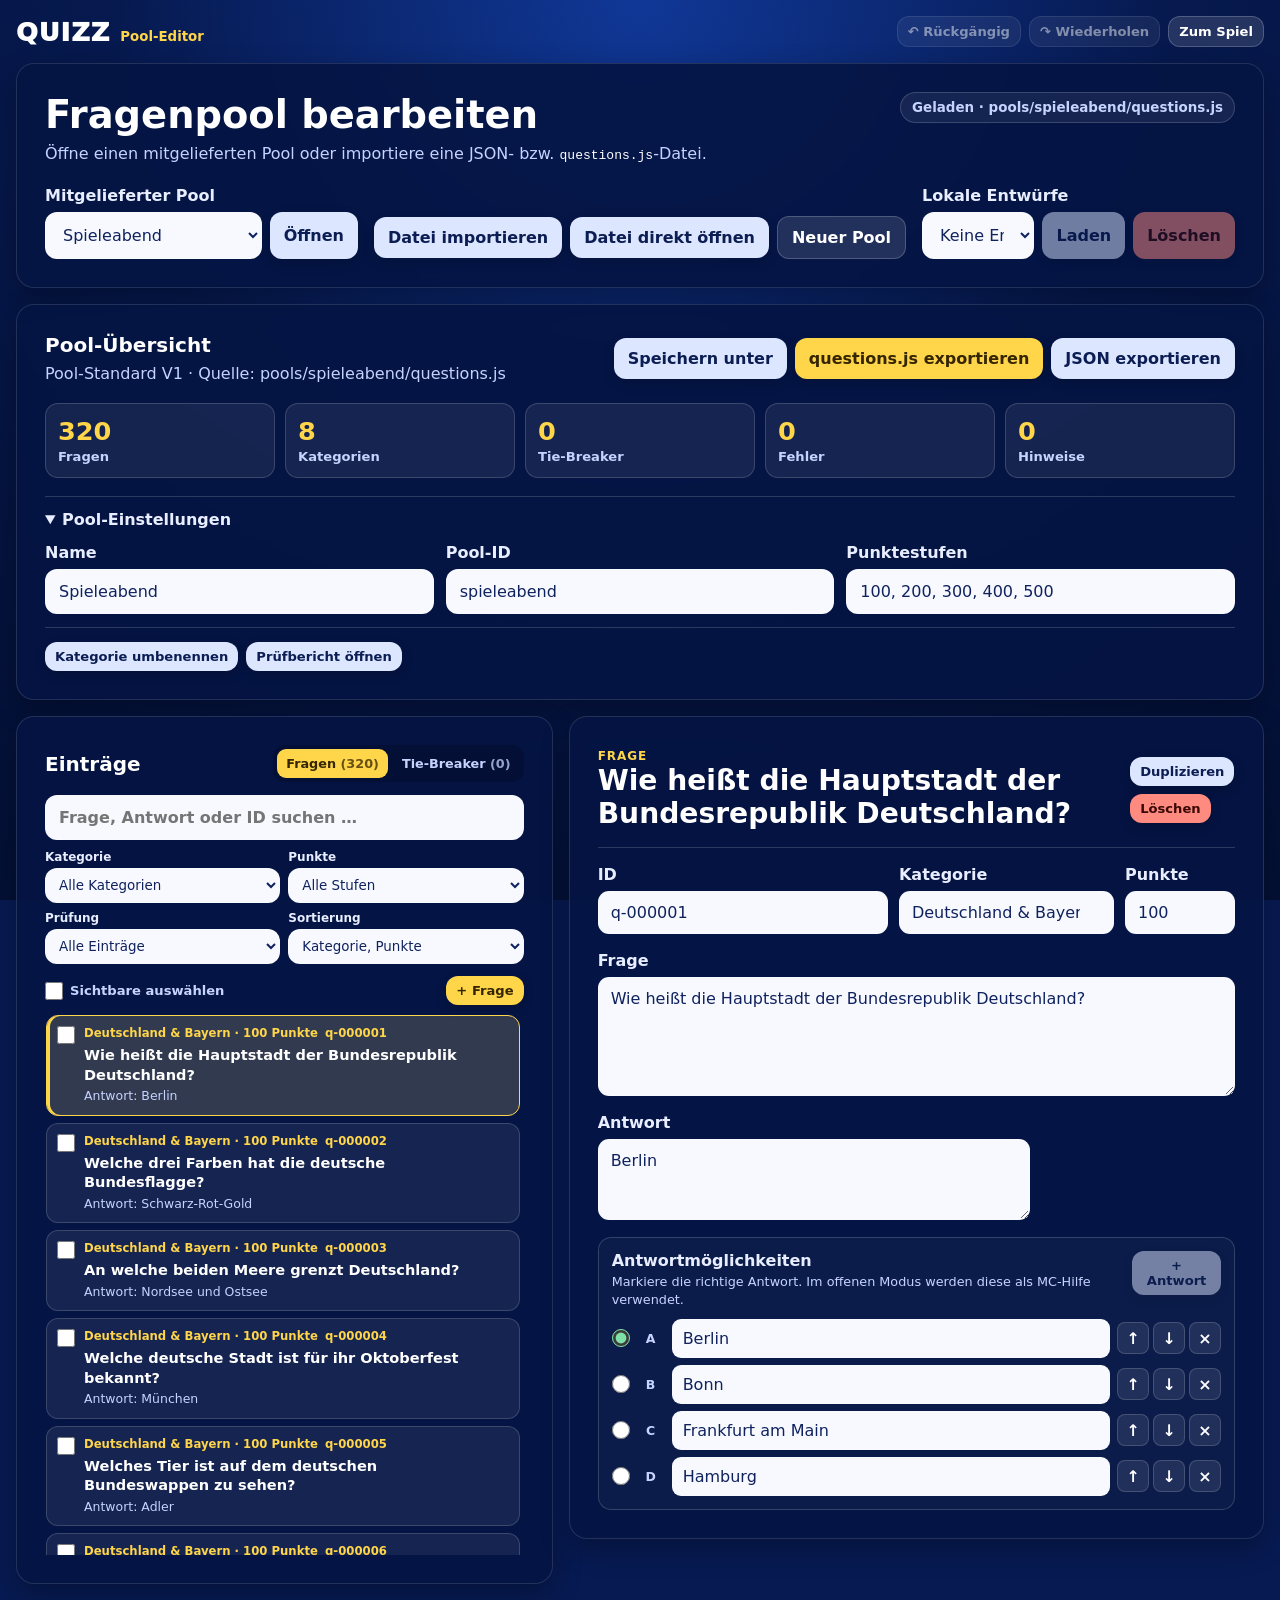
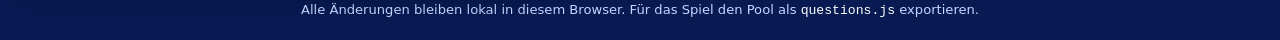
==== commit 2c524058: "enforce question pool schema v1" ====
--- a/editor.html
+++ b/editor.html
@@ -91,10 +91,6 @@
                 <label for="pointLevelsInput">Punktestufen</label>
                 <input id="pointLevelsInput" placeholder="100, 200, 300, 400, 500" autocomplete="off" />
               </div>
-              <div class="field">
-                <label for="mcMultiplierInput">Standardfaktor für MC-Hilfe</label>
-                <input id="mcMultiplierInput" type="number" min="0" max="1" step="0.05" />
-              </div>
             </div>
           </details>
 
@@ -218,29 +214,16 @@
                 </div>
               </div>
 
-              <fieldset class="choices-editor">
+              <fieldset class="choices-editor question-only">
                 <div class="choices-heading">
                   <div>
                     <legend>Antwortmöglichkeiten</legend>
-                    <p class="question-only">Markiere die richtige Antwort. Im offenen Modus werden diese als MC-Hilfe verwendet.</p>
-                    <p class="tiebreaker-only hidden">Optional; sie bleiben für kompatible Pool-Daten erhalten.</p>
+                    <p>Markiere die richtige Antwort. Im offenen Modus werden diese als MC-Hilfe verwendet.</p>
                   </div>
                   <button class="btn secondary compact" id="addChoiceBtn" type="button">+ Antwort</button>
                 </div>
                 <div class="choice-editor-list" id="choiceEditorList"></div>
               </fieldset>
-
-              <div class="field">
-                <label for="sourceUrlInput">Quellen-URL <span>(optional)</span></label>
-                <input id="sourceUrlInput" type="url" autocomplete="off" placeholder="https://…" />
-              </div>
-
-              <details class="extra-fields">
-                <summary>Zusätzliche Felder</summary>
-                <p>Unbekannte Pool-Felder bleiben erhalten. Hier können sie als JSON-Objekt bearbeitet werden.</p>
-                <textarea id="extraFieldsInput" rows="7" spellcheck="false">{}</textarea>
-                <p class="field-error hidden" id="extraFieldsError" role="alert"></p>
-              </details>
 
               <div class="current-issues hidden" id="currentIssues" aria-live="polite"></div>
             </form>
@@ -298,8 +281,9 @@
 
   <script src="pools/index.js"></script>
   <script src="scripts/storage.js"></script>
+  <script src="scripts/pool-format.js"></script>
+  <script src="scripts/pool-schema.js"></script>
   <script src="scripts/question-bank.js"></script>
-  <script src="scripts/pool-format.js"></script>
   <script src="scripts/pool-editor.js"></script>
 </body>
 
--- a/styles/editor.css
+++ b/styles/editor.css
@@ -239,8 +239,7 @@
   padding: 13px 0;
 }
 
-.pool-settings summary,
-.extra-fields summary {
+.pool-settings summary {
   color: #e8eeff;
   font-weight: 900;
   cursor: pointer;
@@ -248,7 +247,7 @@
 
 .pool-settings-grid {
   display: grid;
-  grid-template-columns: repeat(4, minmax(0, 1fr));
+  grid-template-columns: repeat(3, minmax(0, 1fr));
   gap: 12px;
   padding-top: 14px;
 }
@@ -551,8 +550,7 @@
 }
 
 .entry-form .field textarea,
-.entry-form .field input,
-.extra-fields textarea {
+.entry-form .field input {
   width: 100%;
   padding: 11px 12px;
   border: 1px solid rgba(255, 255, 255, .18);
@@ -602,8 +600,7 @@
   font-weight: 900;
 }
 
-.choices-heading p,
-.extra-fields p {
+.choices-heading p {
   margin: 3px 0 0;
   color: var(--muted);
   font-size: .8rem;
@@ -666,23 +663,6 @@
   background: rgba(255, 255, 255, .17);
 }
 
-.extra-fields {
-  padding-top: 3px;
-}
-
-.extra-fields textarea {
-  min-height: 130px;
-  margin-top: 9px;
-  font-family: ui-monospace, SFMono-Regular, Consolas, monospace;
-  font-size: .84rem;
-}
-
-.field-error {
-  margin: 7px 0 0 !important;
-  color: var(--danger) !important;
-  font-weight: 800;
-}
-
 .current-issues {
   display: grid;
   gap: 6px;
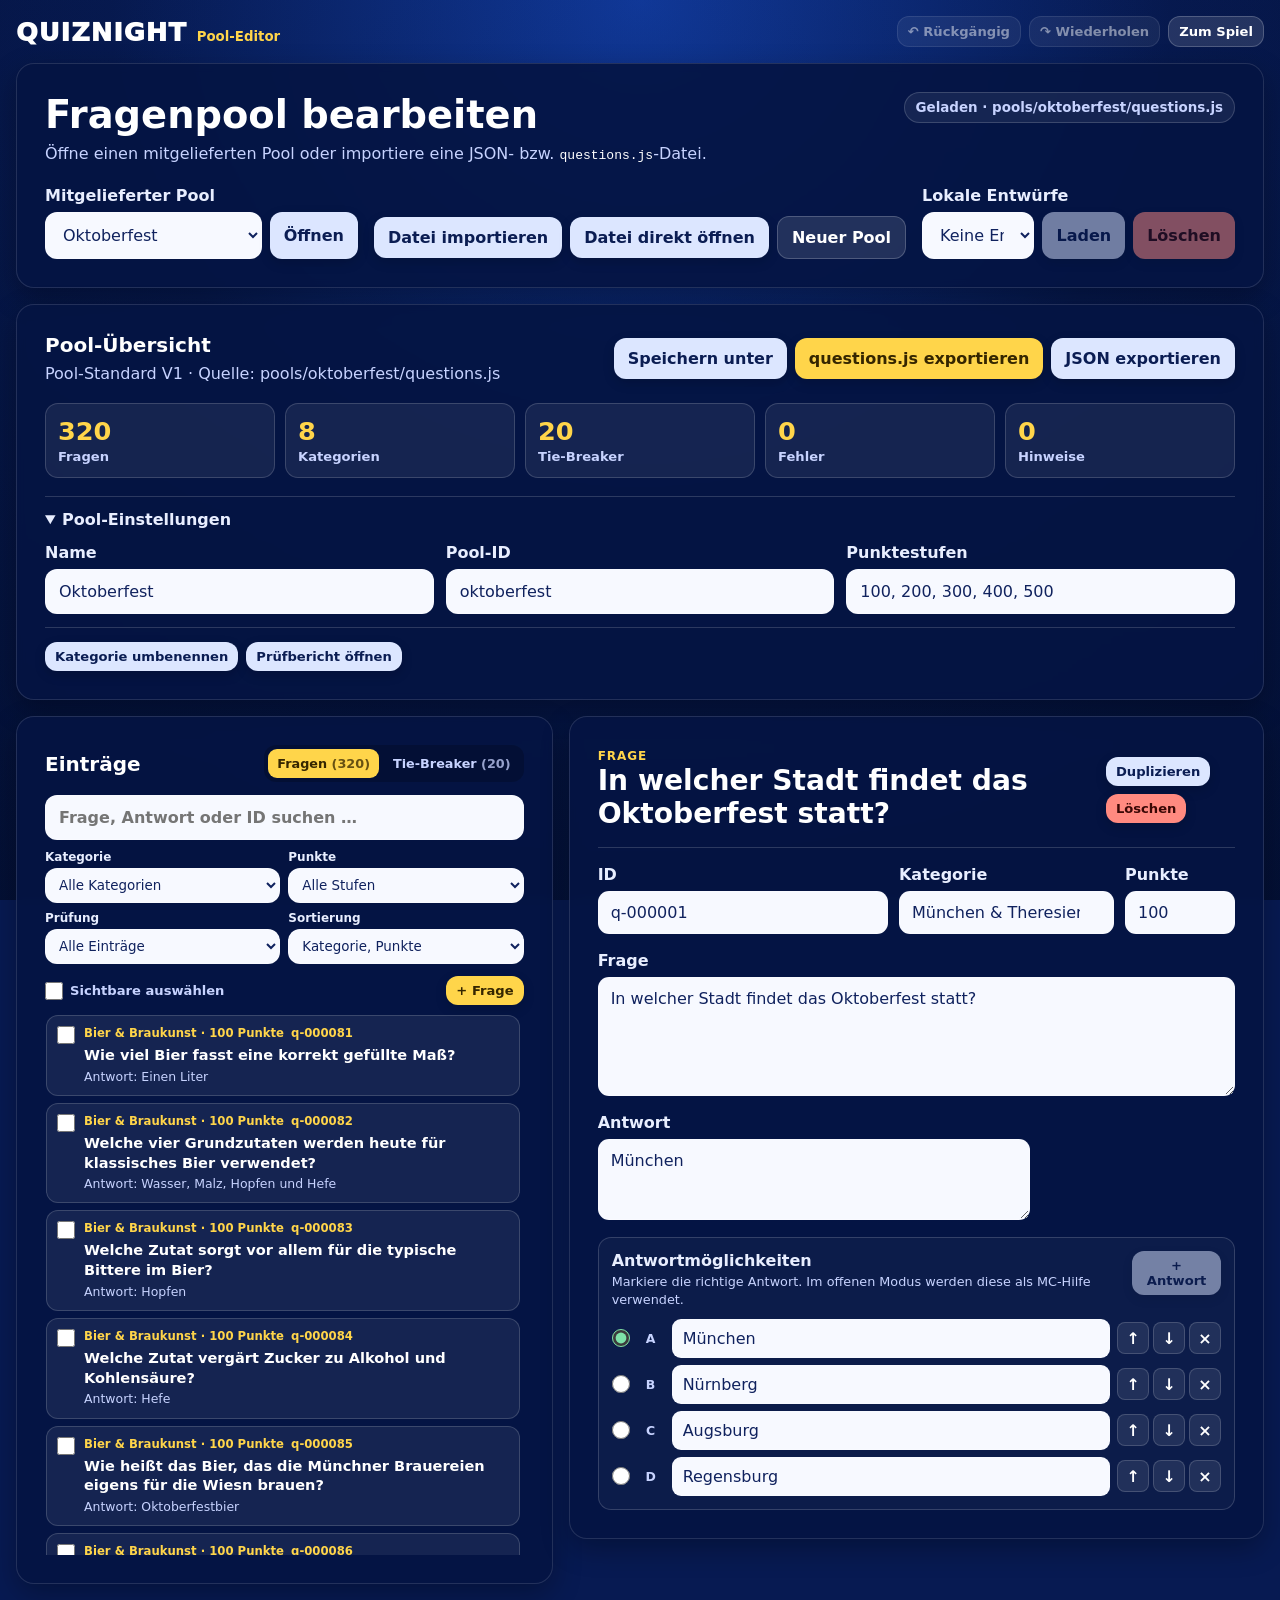
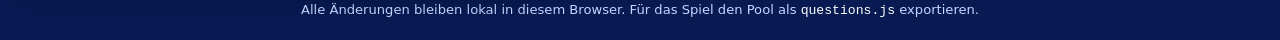
==== commit a9f6b739: "refactored quizz to quiz" ====
--- a/editor.html
+++ b/editor.html
@@ -4,7 +4,7 @@
 <head>
   <meta charset="utf-8" />
   <meta name="viewport" content="width=device-width,initial-scale=1,viewport-fit=cover" />
-  <title>Quizz – Pool-Editor</title>
+  <title>QuizNight – Pool-Editor</title>
   <link rel="stylesheet" href="styles/core.css" />
   <link rel="stylesheet" href="themes/standard/theme.css" />
   <link rel="stylesheet" href="styles/editor.css" />
@@ -14,7 +14,7 @@
   <div class="editor-app">
     <header class="editor-topbar">
       <a class="editor-brand" href="index.html" aria-label="Zurück zum Spiel">
-        <span>Quizz</span><small>Pool-Editor</small>
+        <span>QuizNight</span><small>Pool-Editor</small>
       </a>
       <div class="editor-top-actions">
         <button class="btn ghost compact" id="undoBtn" type="button" disabled title="Rückgängig (Strg+Z)">↶ Rückgängig</button>
--- a/styles/core.css
+++ b/styles/core.css
@@ -34,6 +34,7 @@
   .topbar{display:flex;align-items:center;justify-content:space-between;gap:12px;flex-wrap:wrap}
   .brand{font-weight:900;letter-spacing:.04em;font-size:clamp(1.25rem,3vw,2rem);text-transform:uppercase}
   .top-actions{display:flex;gap:8px;flex-wrap:wrap}
+  .top-actions .btn{display:inline-flex;align-items:center;justify-content:center;line-height:1.2}
   .top-actions #rulesBtn{width:42px;padding-left:0;padding-right:0;font-size:1.15rem}
   .btn{border:0;border-radius:12px;padding:11px 14px;background:#fff;color:#0b1d53;font-weight:800;text-decoration:none;box-shadow:0 4px 12px rgba(0,0,0,.16)}
   .btn:hover{filter:brightness(.97)}
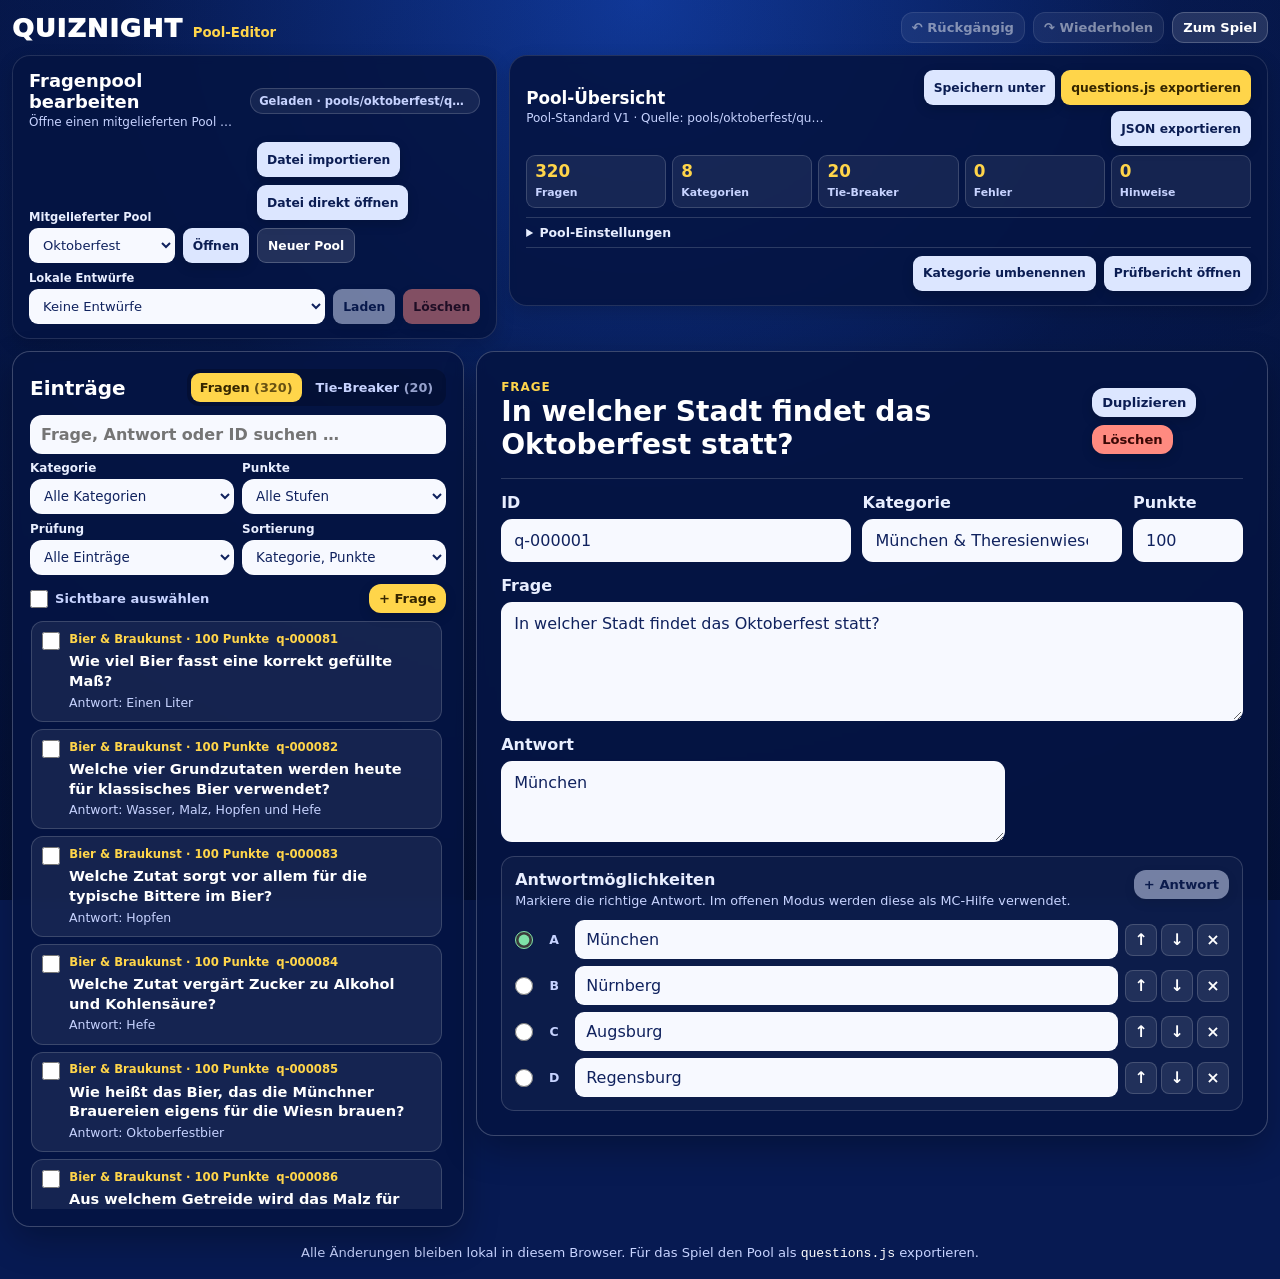
==== commit cf6c537f: "updated editor" ====
--- a/editor.html
+++ b/editor.html
@@ -24,43 +24,43 @@
     </header>
 
     <main class="editor-main">
-      <section class="panel source-panel" aria-labelledby="sourceTitle">
-        <div class="section-heading">
-          <div>
-            <h1 id="sourceTitle">Fragenpool bearbeiten</h1>
-            <p>Öffne einen mitgelieferten Pool oder importiere eine JSON- bzw. <code>questions.js</code>-Datei.</p>
-          </div>
-          <span class="save-state" id="saveState" role="status" aria-live="polite">Kein Pool geladen</span>
-        </div>
-
-        <div class="source-controls">
-          <div class="field source-select-field">
-            <label for="registeredPoolSelect">Mitgelieferter Pool</label>
-            <div class="joined-control">
-              <select id="registeredPoolSelect"></select>
-              <button class="btn secondary" id="loadRegisteredBtn" type="button">Öffnen</button>
-            </div>
-          </div>
-          <div class="source-buttons">
-            <input class="sr-only" id="fileInput" type="file" accept=".json,.js,application/json,text/javascript,application/javascript" />
-            <button class="btn secondary" id="importBtn" type="button">Datei importieren</button>
-            <button class="btn secondary hidden" id="openFileBtn" type="button">Datei direkt öffnen</button>
-            <button class="btn ghost" id="newPoolBtn" type="button">Neuer Pool</button>
-          </div>
-          <div class="field draft-field">
-            <label for="draftSelect">Lokale Entwürfe</label>
-            <div class="joined-control joined-control-wide">
-              <select id="draftSelect"><option value="">Keine Entwürfe</option></select>
-              <button class="btn secondary" id="loadDraftBtn" type="button" disabled>Laden</button>
-              <button class="btn danger" id="deleteDraftBtn" type="button" disabled>Löschen</button>
-            </div>
-          </div>
-        </div>
-        <p class="editor-message hidden" id="editorMessage" role="alert"></p>
-      </section>
-
-      <div class="editor-workspace hidden" id="editorWorkspace">
-        <section class="panel pool-overview" aria-labelledby="overviewTitle">
+      <div class="editor-utility-grid" id="editorUtilityGrid">
+        <section class="panel source-panel" aria-labelledby="sourceTitle">
+          <div class="section-heading">
+            <div>
+              <h1 id="sourceTitle">Fragenpool bearbeiten</h1>
+              <p>Öffne einen mitgelieferten Pool oder importiere eine JSON- bzw. <code>questions.js</code>-Datei.</p>
+            </div>
+            <span class="save-state" id="saveState" role="status" aria-live="polite">Kein Pool geladen</span>
+          </div>
+
+          <div class="source-controls">
+            <div class="field source-select-field">
+              <label for="registeredPoolSelect">Mitgelieferter Pool</label>
+              <div class="joined-control">
+                <select id="registeredPoolSelect"></select>
+                <button class="btn secondary" id="loadRegisteredBtn" type="button">Öffnen</button>
+              </div>
+            </div>
+            <div class="source-buttons">
+              <input class="sr-only" id="fileInput" type="file" accept=".json,.js,application/json,text/javascript,application/javascript" />
+              <button class="btn secondary" id="importBtn" type="button">Datei importieren</button>
+              <button class="btn secondary hidden" id="openFileBtn" type="button">Datei direkt öffnen</button>
+              <button class="btn ghost" id="newPoolBtn" type="button">Neuer Pool</button>
+            </div>
+            <div class="field draft-field">
+              <label for="draftSelect">Lokale Entwürfe</label>
+              <div class="joined-control joined-control-wide">
+                <select id="draftSelect"><option value="">Keine Entwürfe</option></select>
+                <button class="btn secondary" id="loadDraftBtn" type="button" disabled>Laden</button>
+                <button class="btn danger" id="deleteDraftBtn" type="button" disabled>Löschen</button>
+              </div>
+            </div>
+          </div>
+          <p class="editor-message hidden" id="editorMessage" role="alert"></p>
+        </section>
+
+        <section class="panel pool-overview hidden" id="poolOverview" aria-labelledby="overviewTitle">
           <div class="section-heading compact-heading">
             <div>
               <h2 id="overviewTitle">Pool-Übersicht</h2>
@@ -76,7 +76,7 @@
 
           <div class="stats-grid" id="statsGrid"></div>
 
-          <details class="pool-settings" open>
+          <details class="pool-settings">
             <summary>Pool-Einstellungen</summary>
             <div class="pool-settings-grid">
               <div class="field">
@@ -99,7 +99,9 @@
             <button class="btn secondary compact" id="showValidationBtn" type="button">Prüfbericht öffnen</button>
           </div>
         </section>
-
+      </div>
+
+      <div class="editor-workspace hidden" id="editorWorkspace">
         <section class="editor-grid">
           <aside class="panel browser-panel" aria-labelledby="browserTitle">
             <div class="browser-header">
--- a/styles/editor.css
+++ b/styles/editor.css
@@ -29,7 +29,7 @@
   min-height: 100vh;
   min-height: 100dvh;
   margin: 0 auto;
-  padding: 16px;
+  padding: 12px;
 }
 
 .editor-topbar {
@@ -37,7 +37,7 @@
   align-items: center;
   justify-content: space-between;
   gap: 16px;
-  margin-bottom: 16px;
+  margin-bottom: 12px;
 }
 
 .editor-brand {
@@ -72,7 +72,8 @@
 }
 
 .editor-main {
-  display: block;
+  display: grid;
+  gap: 12px;
 }
 
 .editor-main > * {
@@ -81,6 +82,37 @@
 
 .editor-main .panel {
   background: var(--editor-surface);
+}
+
+.editor-utility-grid .panel {
+  box-shadow: 0 6px 18px rgba(0, 0, 0, .16);
+}
+
+.editor-utility-grid {
+  display: grid;
+  grid-template-columns: 1fr;
+  gap: 12px;
+}
+
+.editor-utility-grid.has-pool {
+  grid-template-columns: minmax(410px, .78fr) minmax(600px, 1.22fr);
+  align-items: start;
+}
+
+.source-panel,
+.pool-overview {
+  padding: 14px 16px;
+}
+
+.source-panel .section-heading,
+.pool-overview .section-heading {
+  align-items: center;
+  gap: 12px;
+}
+
+.source-panel .section-heading > div,
+.pool-overview .section-heading > div {
+  min-width: 0;
 }
 
 .section-heading,
@@ -103,6 +135,24 @@
   font-size: clamp(1.7rem, 3vw, 2.65rem);
 }
 
+.source-panel .section-heading h1 {
+  margin-bottom: 2px;
+  font-size: 1.12rem;
+}
+
+.pool-overview .section-heading h2 {
+  margin-bottom: 2px;
+  font-size: 1.05rem;
+}
+
+.source-panel .section-heading p,
+.pool-overview .section-heading p {
+  overflow: hidden;
+  font-size: .75rem;
+  text-overflow: ellipsis;
+  white-space: nowrap;
+}
+
 .section-heading p,
 .dialog-heading p,
 .form-placeholder p,
@@ -119,15 +169,18 @@
 
 .save-state {
   flex: 0 0 auto;
-  max-width: 360px;
-  padding: 7px 11px;
+  max-width: 230px;
+  overflow: hidden;
+  padding: 5px 8px;
   border: 1px solid var(--editor-line);
   border-radius: 999px;
   background: var(--editor-soft);
   color: var(--muted);
-  font-size: .84rem;
+  font-size: .72rem;
   font-weight: 800;
   text-align: center;
+  text-overflow: ellipsis;
+  white-space: nowrap;
 }
 
 .save-state.dirty {
@@ -142,16 +195,53 @@
 
 .source-controls {
   display: grid;
+  grid-template-columns: minmax(220px, 1fr) auto;
+  gap: 8px;
+  align-items: end;
+  margin-top: 10px;
+}
+
+.editor-utility-grid:not(.has-pool) .source-controls {
   grid-template-columns: minmax(260px, 1fr) auto minmax(300px, 1fr);
-  gap: 16px;
-  align-items: end;
-  margin-top: 20px;
+}
+
+.draft-field {
+  grid-column: 1 / -1;
+}
+
+.editor-utility-grid:not(.has-pool) .draft-field {
+  grid-column: auto;
 }
 
 .source-buttons {
   align-self: end;
 }
 
+.source-panel .field,
+.pool-overview .field {
+  gap: 4px;
+}
+
+.source-panel .field label,
+.pool-overview .field label {
+  font-size: .72rem;
+}
+
+.source-panel .field :is(input, select),
+.pool-overview .field :is(input, select) {
+  padding: 8px 9px;
+  border-radius: 9px;
+  font-size: .82rem;
+}
+
+.source-panel .btn,
+.pool-overview .btn {
+  min-height: 35px;
+  padding: 7px 10px;
+  border-radius: 9px;
+  font-size: .77rem;
+}
+
 .joined-control {
   display: grid;
   grid-template-columns: minmax(0, 1fr) auto;
@@ -163,13 +253,14 @@
 }
 
 .editor-message {
-  margin: 15px 0 0;
-  padding: 10px 12px;
+  margin: 8px 0 0;
+  padding: 8px 10px;
   border: 1px solid color-mix(in srgb, var(--danger) 60%, transparent);
   border-radius: 12px;
   background: color-mix(in srgb, var(--danger) 14%, transparent);
   color: #fff;
-  line-height: 1.45;
+  font-size: .78rem;
+  line-height: 1.35;
 }
 
 .editor-message.success {
@@ -178,9 +269,7 @@
 }
 
 .editor-workspace {
-  display: grid;
-  gap: 16px;
-  margin-top: 16px;
+  display: block;
 }
 
 .compact-heading {
@@ -194,20 +283,21 @@
 
 .export-actions {
   justify-content: flex-end;
+  gap: 6px;
 }
 
 .stats-grid {
   display: grid;
-  grid-template-columns: repeat(5, minmax(110px, 1fr));
-  gap: 10px;
-  margin: 18px 0;
+  grid-template-columns: repeat(5, minmax(72px, 1fr));
+  gap: 6px;
+  margin: 9px 0;
 }
 
 .stat-card {
   min-width: 0;
-  padding: 12px;
+  padding: 7px 8px;
   border: 1px solid var(--editor-line);
-  border-radius: 13px;
+  border-radius: 9px;
   background: var(--editor-soft);
 }
 
@@ -215,13 +305,14 @@
   display: block;
   overflow: hidden;
   color: var(--accent);
-  font-size: clamp(1.35rem, 2vw, 1.8rem);
+  font-size: 1.05rem;
+  line-height: 1.05;
   text-overflow: ellipsis;
 }
 
 .stat-card span {
   color: var(--muted);
-  font-size: .82rem;
+  font-size: .68rem;
   font-weight: 750;
 }
 
@@ -236,11 +327,12 @@
 .pool-settings {
   border-top: 1px solid var(--editor-line);
   border-bottom: 1px solid var(--editor-line);
-  padding: 13px 0;
+  padding: 7px 0;
 }
 
 .pool-settings summary {
   color: #e8eeff;
+  font-size: .78rem;
   font-weight: 900;
   cursor: pointer;
 }
@@ -248,20 +340,26 @@
 .pool-settings-grid {
   display: grid;
   grid-template-columns: repeat(3, minmax(0, 1fr));
+  gap: 8px;
+  padding-top: 8px;
+}
+
+.overview-actions {
+  justify-content: flex-end;
+  margin-top: 8px;
+}
+
+.editor-grid {
+  display: grid;
+  grid-template-columns: minmax(340px, 36%) minmax(540px, 1fr);
   gap: 12px;
-  padding-top: 14px;
-}
-
-.overview-actions {
-  margin-top: 14px;
-}
-
-.editor-grid {
-  display: grid;
-  grid-template-columns: minmax(360px, 43%) minmax(470px, 1fr);
-  gap: 16px;
-  min-height: 740px;
+  min-height: 720px;
   align-items: start;
+}
+
+.editor-grid > .panel {
+  border-color: rgba(255, 255, 255, .22);
+  box-shadow: 0 14px 34px rgba(0, 0, 0, .26);
 }
 
 .browser-panel,
@@ -271,12 +369,13 @@
 
 .browser-panel {
   display: flex;
-  min-height: min(820px, calc(100dvh - 32px));
-  max-height: calc(100dvh - 32px);
+  min-height: min(840px, calc(100dvh - 24px));
+  max-height: calc(100dvh - 24px);
   flex-direction: column;
   position: sticky;
-  top: 16px;
+  top: 12px;
   overflow: hidden;
+  padding: 17px;
 }
 
 .browser-header {
@@ -284,7 +383,7 @@
   justify-content: space-between;
   align-items: center;
   gap: 12px;
-  margin-bottom: 13px;
+  margin-bottom: 9px;
 }
 
 .browser-header h2 {
@@ -320,10 +419,11 @@
 
 .browser-filters {
   display: grid;
-  gap: 10px;
+  gap: 7px;
 }
 
 .search-field input {
+  padding: 9px 10px;
   font-weight: 750;
 }
 
@@ -351,7 +451,7 @@
   align-items: center;
   justify-content: space-between;
   gap: 10px;
-  margin: 12px 0 9px;
+  margin: 9px 0 7px;
 }
 
 .select-visible {
@@ -498,7 +598,12 @@
 }
 
 .form-panel {
-  position: relative;
+  position: sticky;
+  top: 12px;
+  max-height: calc(100dvh - 24px);
+  overflow: auto;
+  padding: clamp(18px, 2vw, 24px);
+  scrollbar-color: rgba(255, 255, 255, .32) transparent;
 }
 
 .form-placeholder {
@@ -522,7 +627,7 @@
 
 .entry-form {
   display: grid;
-  gap: 17px;
+  gap: 14px;
 }
 
 .form-heading {
@@ -823,20 +928,24 @@
 }
 
 @media (max-width: 1180px) {
-  .source-controls {
-    grid-template-columns: minmax(260px, 1fr) auto;
-  }
-
-  .draft-field {
-    grid-column: 1 / -1;
-  }
-
-  .pool-settings-grid {
-    grid-template-columns: repeat(2, minmax(0, 1fr));
-  }
-
-  .stats-grid {
-    grid-template-columns: repeat(3, minmax(110px, 1fr));
+  .editor-utility-grid.has-pool {
+    grid-template-columns: minmax(350px, .72fr) minmax(0, 1.28fr);
+  }
+
+  .editor-utility-grid.has-pool .source-controls {
+    grid-template-columns: 1fr;
+  }
+
+  .editor-utility-grid.has-pool .draft-field {
+    grid-column: auto;
+  }
+
+  .source-panel .section-heading p {
+    display: none;
+  }
+
+  .source-panel .save-state {
+    max-width: 100px;
   }
 
   .bulk-panel {
@@ -850,6 +959,20 @@
 }
 
 @media (max-width: 920px) {
+  .editor-utility-grid.has-pool {
+    grid-template-columns: 1fr;
+  }
+
+  .editor-utility-grid.has-pool .source-controls,
+  .editor-utility-grid:not(.has-pool) .source-controls {
+    grid-template-columns: minmax(260px, 1fr) auto;
+  }
+
+  .editor-utility-grid.has-pool .draft-field,
+  .editor-utility-grid:not(.has-pool) .draft-field {
+    grid-column: 1 / -1;
+  }
+
   .editor-grid {
     grid-template-columns: 1fr;
   }
@@ -858,6 +981,12 @@
     position: static;
     min-height: 580px;
     max-height: 720px;
+  }
+
+  .form-panel {
+    position: static;
+    max-height: none;
+    overflow: visible;
   }
 
   .validation-layout {
@@ -887,12 +1016,15 @@
     align-self: flex-start;
   }
 
-  .source-controls {
+  .editor-utility-grid.has-pool .source-controls,
+  .editor-utility-grid:not(.has-pool) .source-controls {
     grid-template-columns: 1fr;
   }
 
-  .source-buttons,
-  .draft-field {
+  .editor-utility-grid.has-pool .source-buttons,
+  .editor-utility-grid:not(.has-pool) .source-buttons,
+  .editor-utility-grid.has-pool .draft-field,
+  .editor-utility-grid:not(.has-pool) .draft-field {
     grid-column: auto;
   }
 
